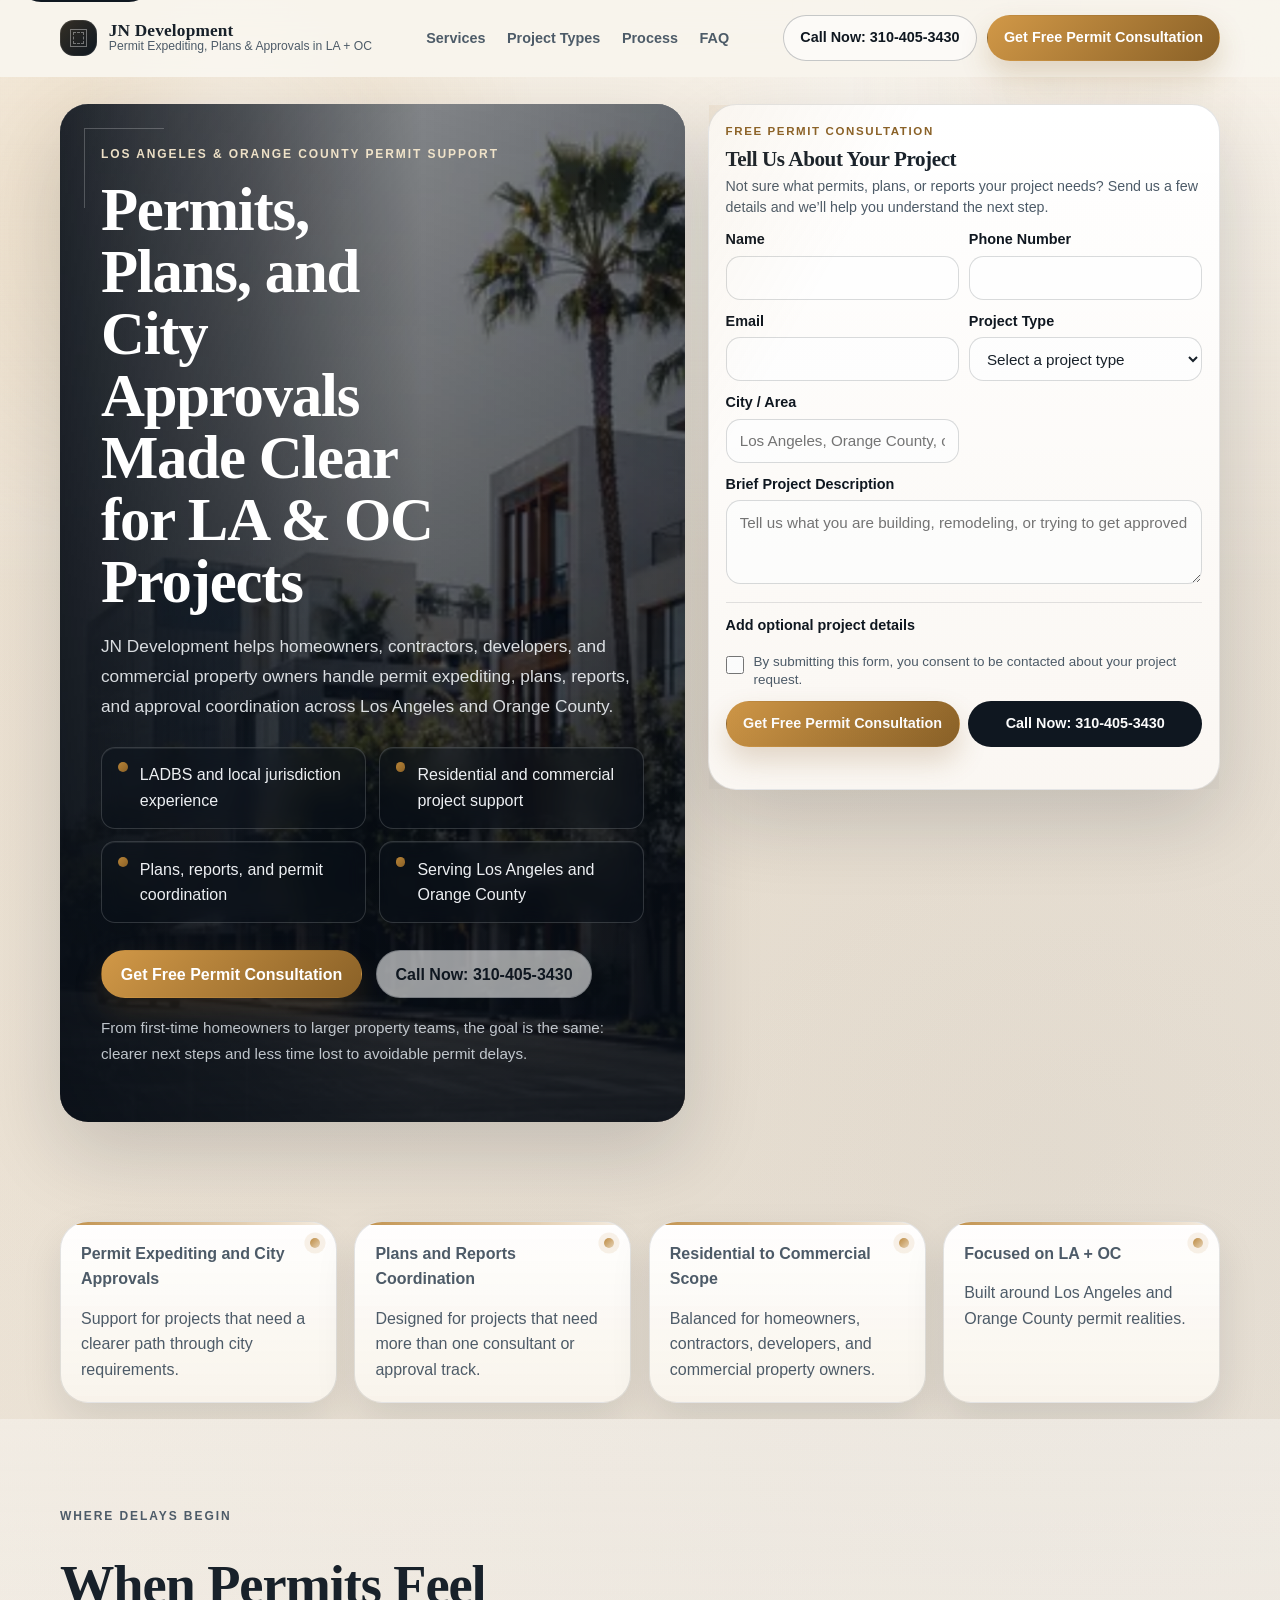
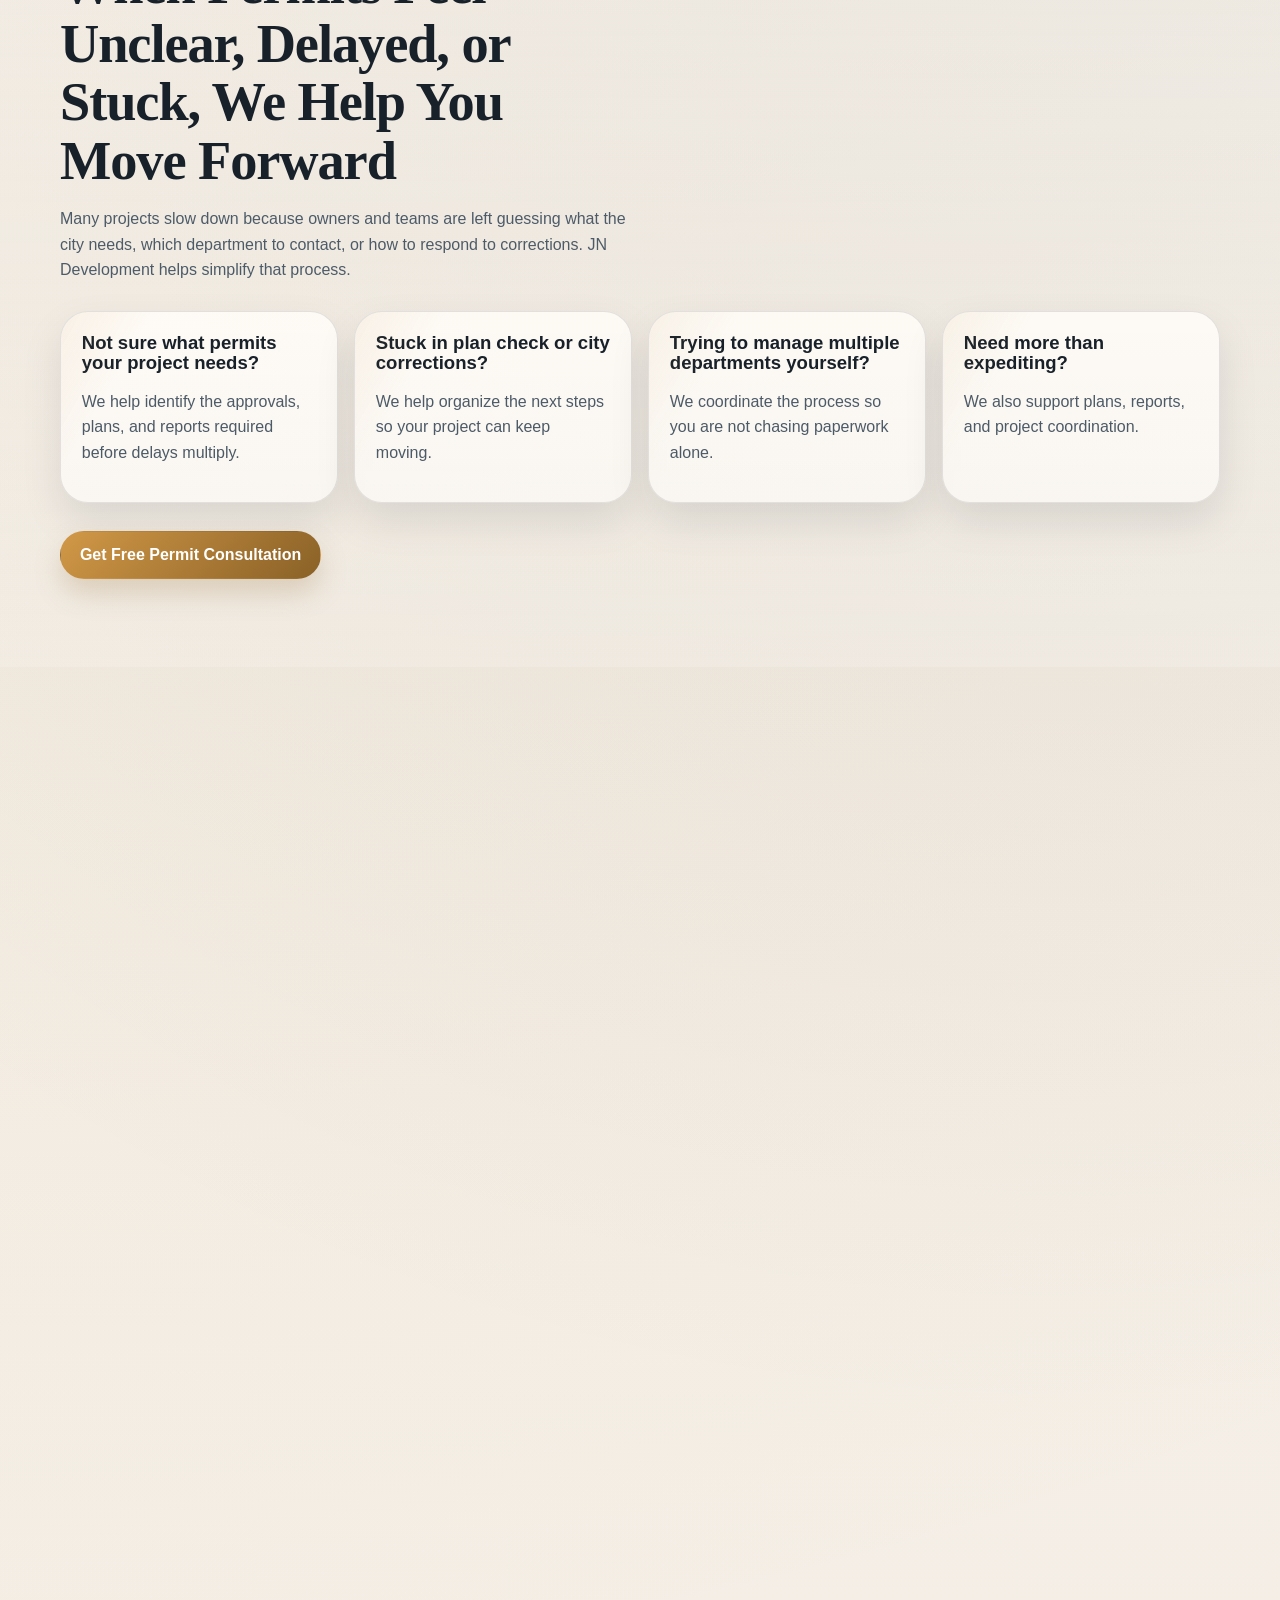
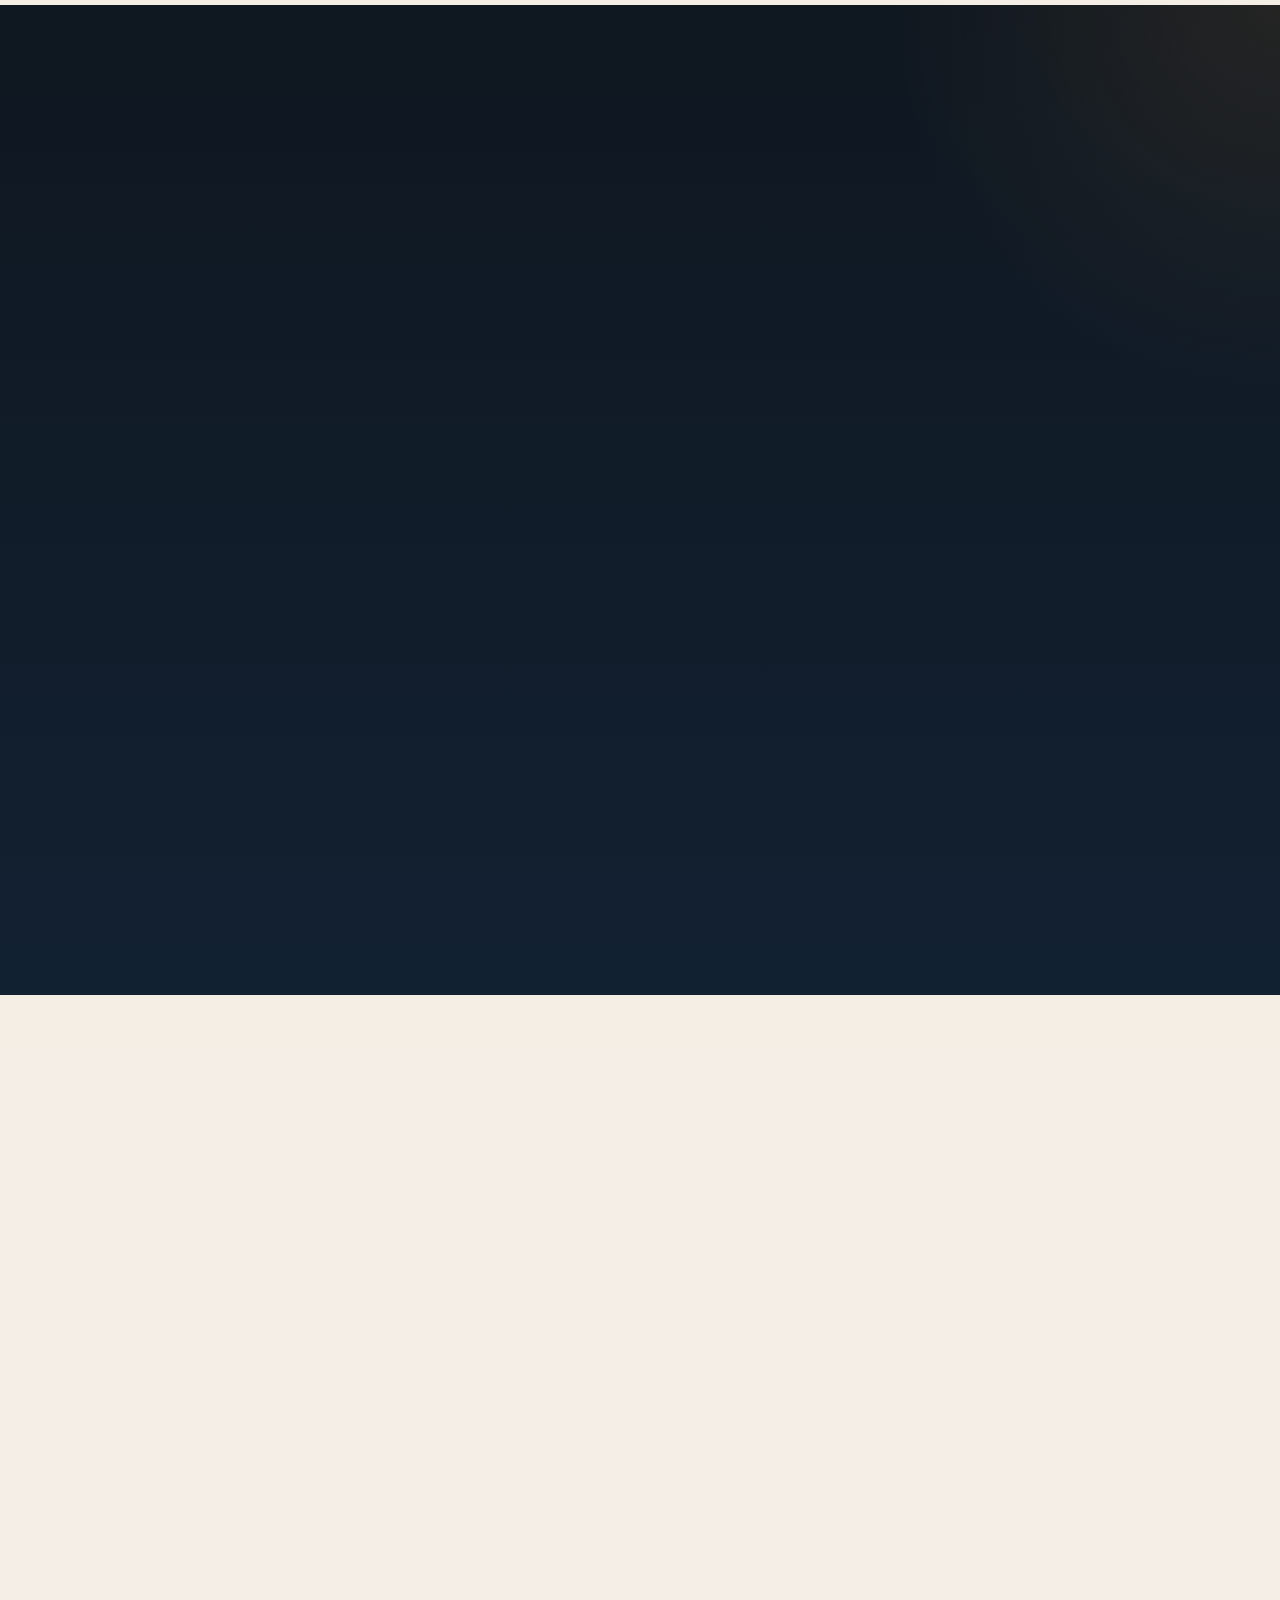
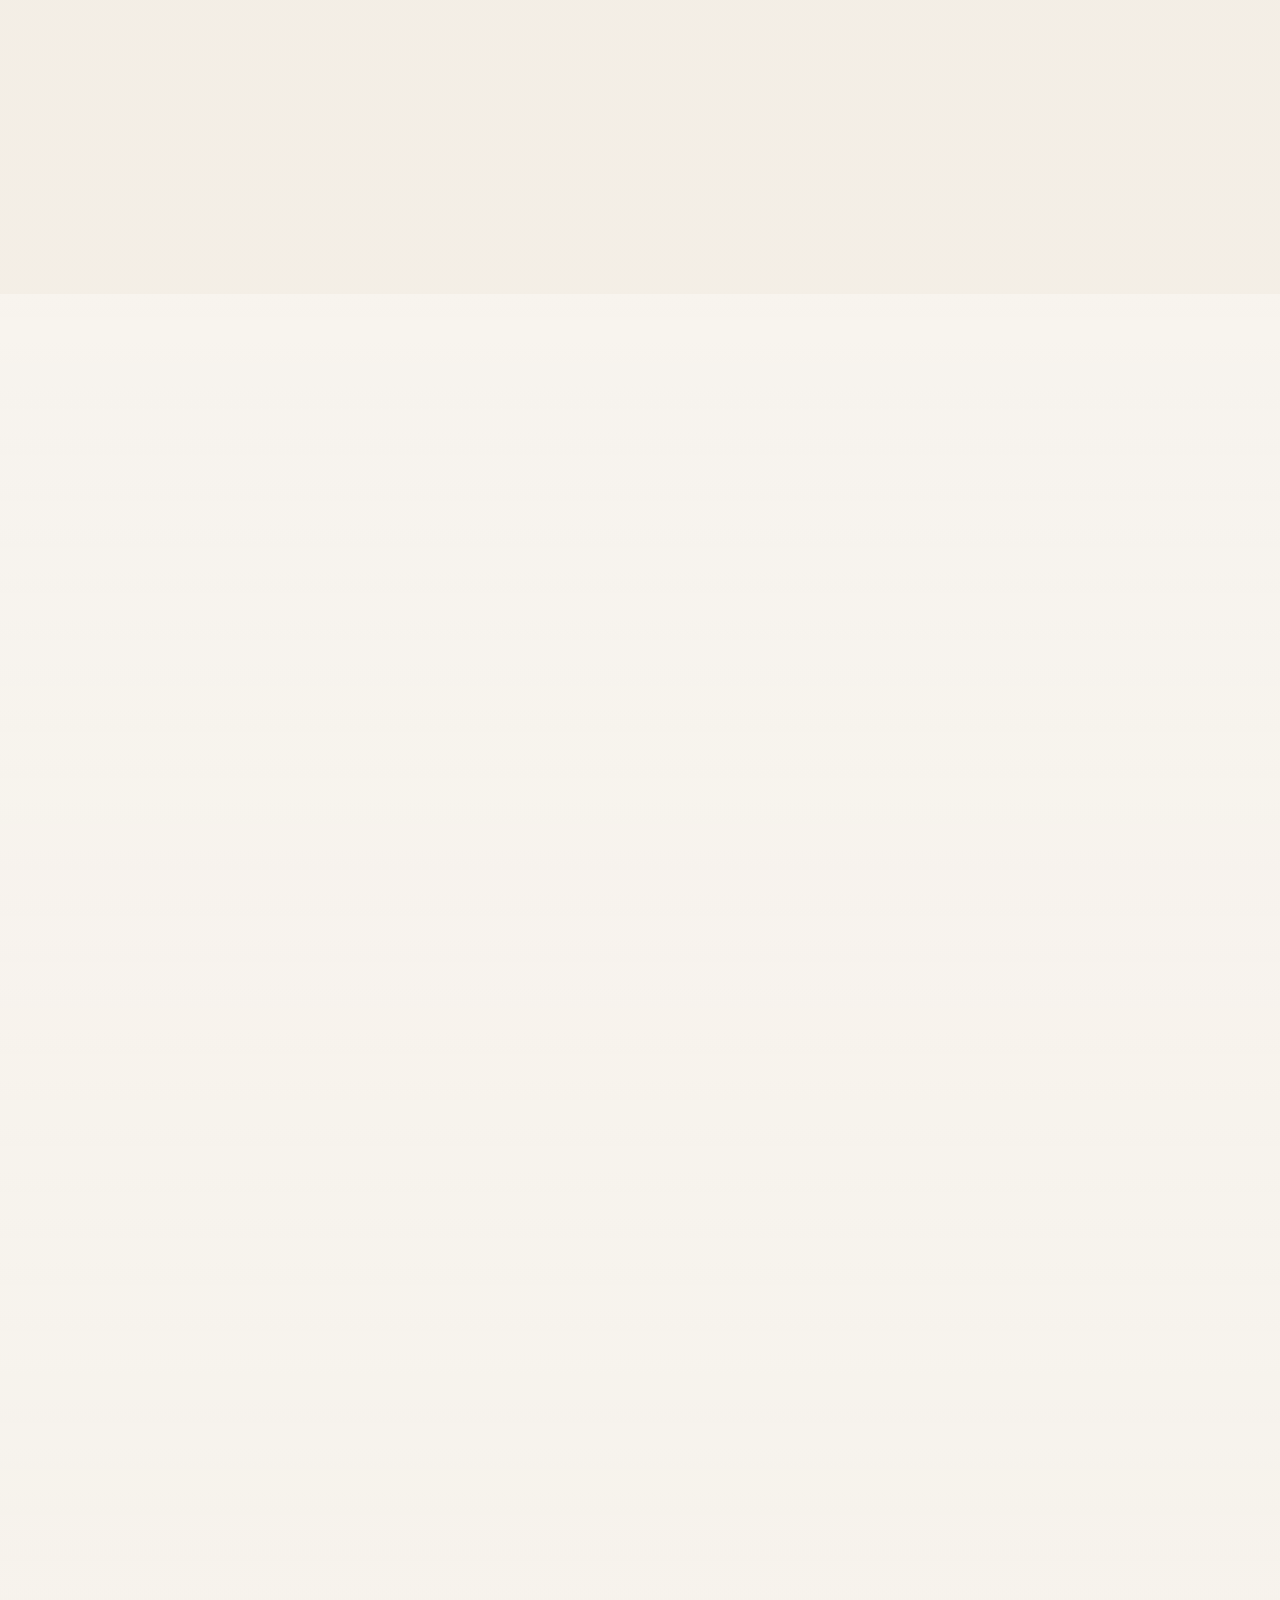
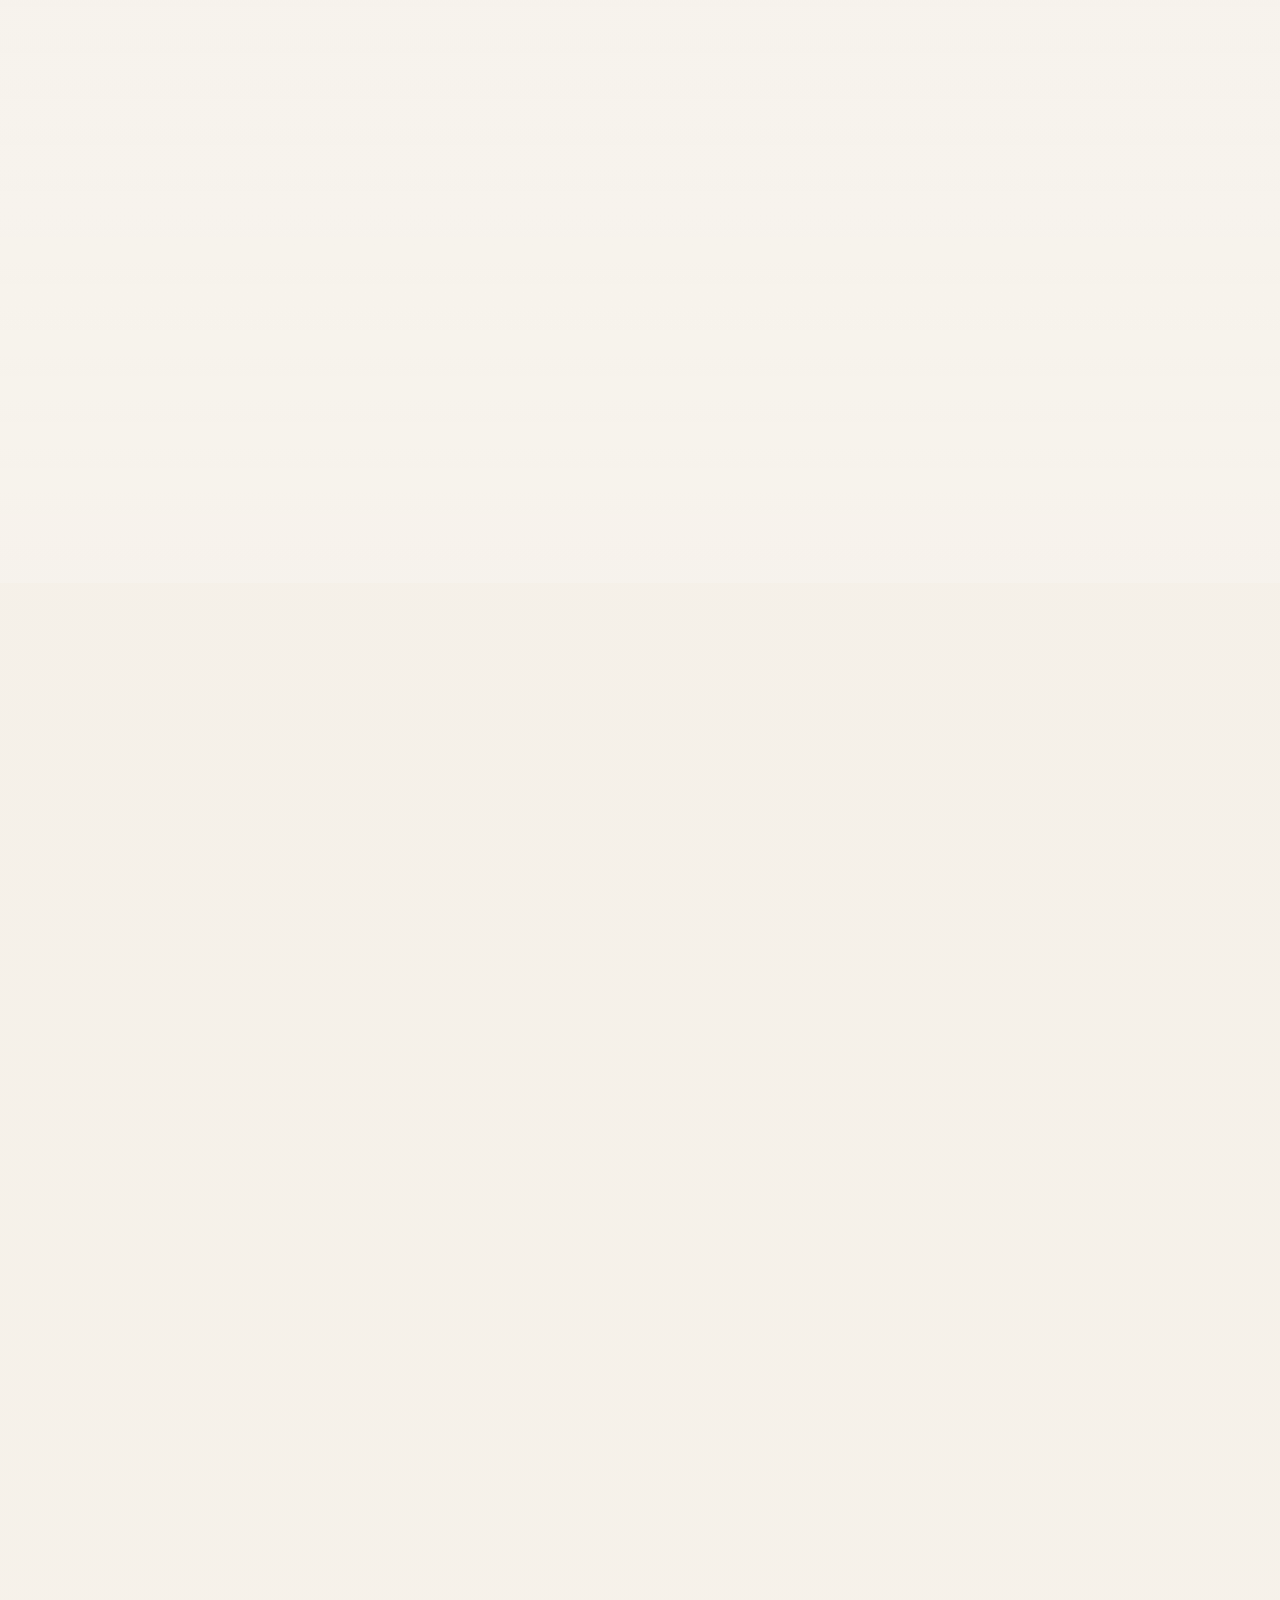
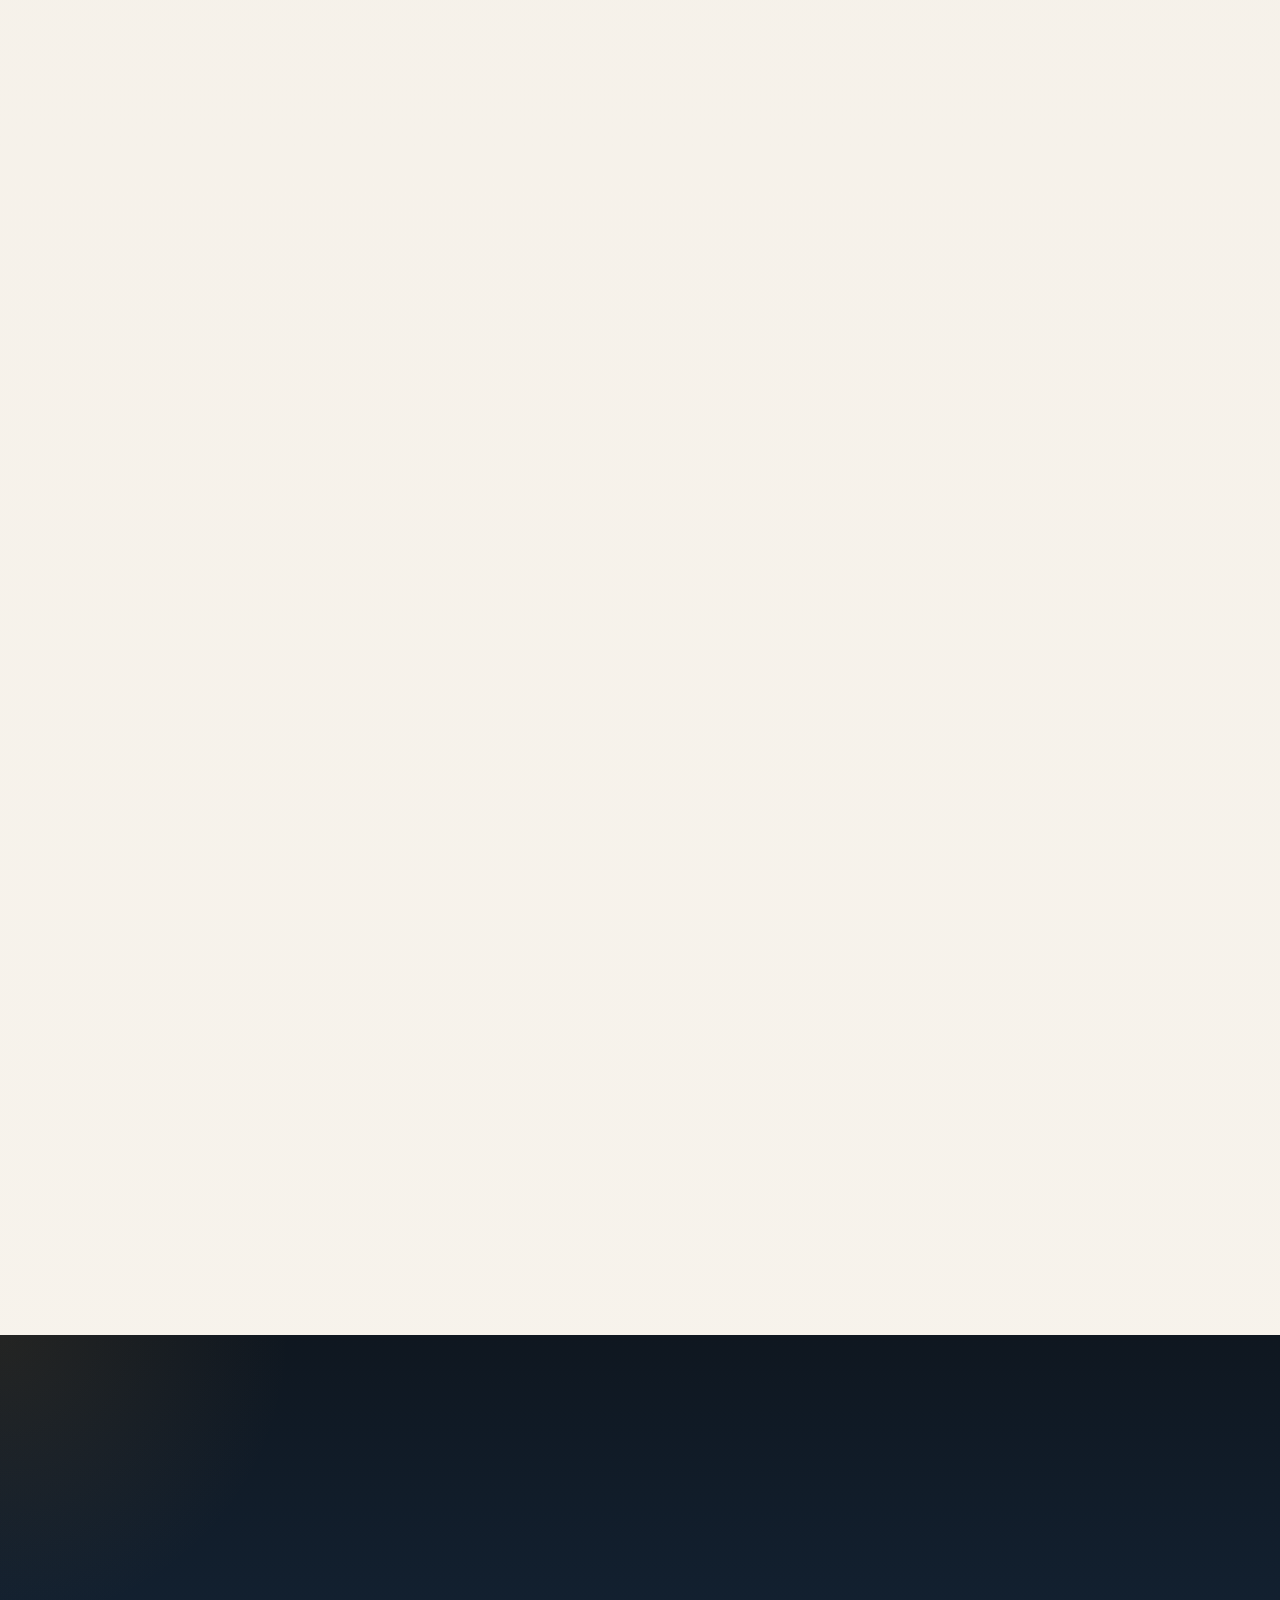
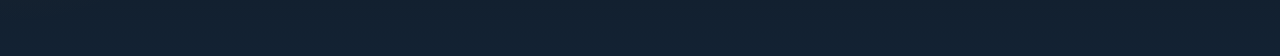
==== index.html @ 499eeb12 "Initial commit" ====
<!doctype html>
<html lang="en">
  <head>
    <meta charset="UTF-8" />
    <meta name="viewport" content="width=device-width, initial-scale=1.0" />
    <title>Permits, Plans &amp; City Approvals for LA &amp; OC Projects | JN Development</title>
    <meta
      name="description"
      content="Get professional permit expediting, plans, reports, and project approval support for ADUs, remodels, commercial, and multi-family projects across LA &amp; OC. Request a free consultation."
    />
    <meta name="theme-color" content="#0f1720" />
    <link rel="preload" href="./styles.css" as="style" />
    <link rel="stylesheet" href="./styles.css" />
    <link
      rel="preload"
      as="image"
      href="./assets/hero-laoc-architecture-1600.webp"
      imagesrcset="./assets/hero-laoc-architecture-768.webp 768w, ./assets/hero-laoc-architecture-1024.webp 1024w, ./assets/hero-laoc-architecture-1600.webp 1600w"
      imagesizes="(max-width: 979px) 100vw, 48vw"
      type="image/webp"
    />
    <script type="application/ld+json">
      {
        "@context": "https://schema.org",
        "@graph": [
          {
            "@type": "LocalBusiness",
            "name": "JN Development",
            "telephone": "310-405-3430",
            "areaServed": ["Los Angeles", "Orange County"],
            "description": "Permit expediting, plans, reports, and project approval support for residential, multi-family, and commercial projects."
          },
          {
            "@type": "Service",
            "serviceType": "Permit Expediting",
            "provider": {
              "@type": "LocalBusiness",
              "name": "JN Development",
              "telephone": "310-405-3430"
            },
            "areaServed": ["Los Angeles", "Orange County"]
          },
          {
            "@type": "FAQPage",
            "mainEntity": [
              {
                "@type": "Question",
                "name": "What kind of projects do you help with?",
                "acceptedAnswer": {
                  "@type": "Answer",
                  "text": "JN Development supports ADUs, remodels, duplexes, apartment buildings, commercial buildings, and tract map-related projects."
                }
              },
              {
                "@type": "Question",
                "name": "Can you help if I am not sure what permits I need?",
                "acceptedAnswer": {
                  "@type": "Answer",
                  "text": "Yes. The consultation helps clarify what approvals, plans, and reports may apply to your project."
                }
              },
              {
                "@type": "Question",
                "name": "Do you only handle permit expediting?",
                "acceptedAnswer": {
                  "@type": "Answer",
                  "text": "No. JN Development can also help coordinate plans, reports, and project or construction support."
                }
              },
              {
                "@type": "Question",
                "name": "Can you help with projects already in plan check?",
                "acceptedAnswer": {
                  "@type": "Answer",
                  "text": "Yes. If your project is already submitted or facing corrections, the consultation can help clarify the next step."
                }
              },
              {
                "@type": "Question",
                "name": "Do you work on residential and commercial projects?",
                "acceptedAnswer": {
                  "@type": "Answer",
                  "text": "Yes. JN Development supports homeowners, contractors, developers, and commercial property owners."
                }
              },
              {
                "@type": "Question",
                "name": "How do I get started?",
                "acceptedAnswer": {
                  "@type": "Answer",
                  "text": "Use the consultation form or call 310-405-3430 to discuss your project."
                }
              }
            ]
          }
        ]
      }
    </script>
  </head>
  <body>
    <a class="skip-link" href="#main-content">Skip to content</a>

    <header class="site-header" id="top">
      <div class="shell header-inner">
        <a class="brand" href="#top" aria-label="JN Development home">
          <span class="brand-mark" aria-hidden="true"></span>
          <span class="brand-copy">
            <span class="brand-name">JN Development</span>
            <span class="brand-tag">Permit Expediting, Plans &amp; Approvals in LA + OC</span>
          </span>
        </a>

        <nav class="site-nav" aria-label="Primary">
          <a href="#services">Services</a>
          <a href="#project-types">Project Types</a>
          <a href="#process">Process</a>
          <a href="#faq">FAQ</a>
        </nav>

        <div class="header-actions">
          <a class="button button-ghost" href="tel:3104053430">Call Now: 310-405-3430</a>
          <a class="button button-primary" href="#consultation">Get Free Permit Consultation</a>
        </div>
      </div>
    </header>

    <main id="main-content">
      <section class="hero">
        <div class="hero-grid shell">
          <div class="hero-copy reveal">
            <figure class="hero-copy-media hero-parallax" aria-hidden="true">
              <picture>
                <source
                  type="image/webp"
                  srcset="./assets/hero-laoc-architecture-768.webp 768w, ./assets/hero-laoc-architecture-1024.webp 1024w, ./assets/hero-laoc-architecture-1600.webp 1600w"
                  sizes="(max-width: 979px) 100vw, 48vw"
                />
                <img
                  src="./assets/hero-laoc-architecture.jpg"
                  alt=""
                  width="1680"
                  height="945"
                  loading="eager"
                  fetchpriority="high"
                  decoding="async"
                />
              </picture>
            </figure>

            <p class="eyebrow">Los Angeles &amp; Orange County Permit Support</p>
            <h1>Permits, Plans, and City Approvals Made Clear for LA &amp; OC Projects</h1>
            <p class="hero-intro">
              JN Development helps homeowners, contractors, developers, and commercial property owners handle permit
              expediting, plans, reports, and approval coordination across Los Angeles and Orange County.
            </p>

            <ul class="hero-points" aria-label="Key credibility points">
              <li>LADBS and local jurisdiction experience</li>
              <li>Residential and commercial project support</li>
              <li>Plans, reports, and permit coordination</li>
              <li>Serving Los Angeles and Orange County</li>
            </ul>

            <div class="hero-actions">
              <a class="button button-primary" href="#consultation">Get Free Permit Consultation</a>
              <a class="button button-ghost" href="tel:3104053430">Call Now: 310-405-3430</a>
            </div>

            <p class="hero-note">From first-time homeowners to larger property teams, the goal is the same: clearer next steps and less time lost to avoidable permit delays.</p>
          </div>

          <aside class="hero-form reveal" id="consultation">
            <div class="form-card">
              <p class="form-kicker">Free Permit Consultation</p>
              <h2>Tell Us About Your Project</h2>
              <p class="form-intro">
                Not sure what permits, plans, or reports your project needs? Send us a few details and we&rsquo;ll help
                you understand the next step.
              </p>

              <form class="lead-form" id="lead-form" novalidate>
                <div class="field-grid">
                  <label>
                    <span>Name</span>
                    <input id="name" name="name" type="text" autocomplete="name" required />
                  </label>

                  <label>
                    <span>Phone Number</span>
                    <input id="phone" name="phone" type="tel" autocomplete="tel" inputmode="tel" required />
                  </label>

                  <label>
                    <span>Email</span>
                    <input id="email" name="email" type="email" autocomplete="email" required />
                  </label>

                  <label>
                    <span>Project Type</span>
                    <select id="project-type" name="projectType" required>
                      <option value="">Select a project type</option>
                      <option>ADU</option>
                      <option>Remodel</option>
                      <option>Duplex</option>
                      <option>Apartment Buildings</option>
                      <option>Commercial Buildings</option>
                      <option>Tract Map</option>
                      <option>Other</option>
                    </select>
                  </label>

                  <label>
                    <span>City / Area</span>
                    <input
                      id="city-area"
                      name="cityArea"
                      type="text"
                      autocomplete="address-level2"
                      placeholder="Los Angeles, Orange County, or project location"
                      required
                    />
                  </label>

                  <label class="field-full">
                    <span>Brief Project Description</span>
                    <textarea
                      id="project-description"
                      name="projectDescription"
                      rows="3"
                      placeholder="Tell us what you are building, remodeling, or trying to get approved"
                      required
                    ></textarea>
                  </label>
                </div>

                <details class="form-optional">
                  <summary>Add optional project details</summary>
                  <div class="field-grid optional-grid">
                    <label>
                      <span>Timeline</span>
                      <input id="timeline" name="timeline" type="text" placeholder="As soon as possible, 30 days, 3 months..." />
                    </label>

                    <label>
                      <span>Already submitted to the city?</span>
                      <select id="submitted" name="submitted">
                        <option value="">Select one</option>
                        <option>Yes</option>
                        <option>No</option>
                        <option>Not sure</option>
                      </select>
                    </label>

                    <label>
                      <span>Preferred contact method</span>
                      <select id="contact-method" name="contactMethod">
                        <option value="">Select one</option>
                        <option>Phone</option>
                        <option>Email</option>
                        <option>Either is fine</option>
                      </select>
                    </label>
                  </div>
                </details>

                <label class="consent">
                  <input id="consent" name="consent" type="checkbox" required />
                  <span>By submitting this form, you consent to be contacted about your project request.</span>
                </label>

                <div class="form-actions">
                  <button class="button button-primary button-block" type="submit">Get Free Permit Consultation</button>
                  <a class="button button-secondary button-block" href="tel:3104053430">Call Now: 310-405-3430</a>
                </div>

                <p class="form-status" id="form-status" role="status" aria-live="polite"></p>
              </form>
            </div>
          </aside>
        </div>
      </section>

      <section class="trust-strip" aria-label="Credibility highlights">
        <div class="shell trust-grid">
          <article class="trust-item reveal">
            <p class="trust-title">Permit Expediting and City Approvals</p>
            <p>Support for projects that need a clearer path through city requirements.</p>
          </article>
          <article class="trust-item reveal">
            <p class="trust-title">Plans and Reports Coordination</p>
            <p>Designed for projects that need more than one consultant or approval track.</p>
          </article>
          <article class="trust-item reveal">
            <p class="trust-title">Residential to Commercial Scope</p>
            <p>Balanced for homeowners, contractors, developers, and commercial property owners.</p>
          </article>
          <article class="trust-item reveal">
            <p class="trust-title">Focused on LA + OC</p>
            <p>Built around Los Angeles and Orange County permit realities.</p>
          </article>
        </div>
      </section>

      <section class="section section-light" id="pain-points">
        <div class="shell section-stack">
          <div class="section-heading reveal">
            <p class="eyebrow">Where Delays Begin</p>
            <h2>When Permits Feel Unclear, Delayed, or Stuck, We Help You Move Forward</h2>
            <p>
              Many projects slow down because owners and teams are left guessing what the city needs, which department
              to contact, or how to respond to corrections. JN Development helps simplify that process.
            </p>
          </div>

          <div class="card-grid four-up">
            <article class="info-card reveal">
              <h3>Not sure what permits your project needs?</h3>
              <p>We help identify the approvals, plans, and reports required before delays multiply.</p>
            </article>
            <article class="info-card reveal">
              <h3>Stuck in plan check or city corrections?</h3>
              <p>We help organize the next steps so your project can keep moving.</p>
            </article>
            <article class="info-card reveal">
              <h3>Trying to manage multiple departments yourself?</h3>
              <p>We coordinate the process so you are not chasing paperwork alone.</p>
            </article>
            <article class="info-card reveal">
              <h3>Need more than expediting?</h3>
              <p>We also support plans, reports, and project coordination.</p>
            </article>
          </div>

          <div class="section-cta reveal">
            <a class="button button-primary" href="#consultation">Get Free Permit Consultation</a>
          </div>
        </div>
      </section>

      <section class="section" id="services">
        <div class="shell section-stack">
          <div class="section-heading reveal">
            <p class="eyebrow">Core Services</p>
            <h2>Permit, Plan, and Approval Support Under One Roof</h2>
            <p>
              Whether you are starting an ADU, remodeling a home, managing a commercial property, or moving a larger
              development forward, JN Development supports the approval process from multiple angles.
            </p>
          </div>

          <div class="card-grid three-up">
            <article class="service-card reveal">
              <p class="card-kicker">Permit Expediting &amp; City Approvals</p>
              <h3>Coordinate submissions, corrections, and local review requirements.</h3>
              <ul>
                <li>City Permit Expediting</li>
                <li>Permit Management</li>
                <li>Code Enforcement</li>
                <li>LA Planning, LA Housing, Density Bonus, Entitlements, Subdivision</li>
                <li>M.E.P. Permits</li>
              </ul>
            </article>

            <article class="service-card reveal">
              <p class="card-kicker">Plans &amp; Reports</p>
              <h3>Support for the documentation that keeps approvals moving.</h3>
              <ul>
                <li>Architectural and Structural Plans</li>
                <li>Civil, Grading &amp; Shoring Plans</li>
                <li>M.E.P. and Landscape Plans</li>
                <li>Survey and Title 24</li>
                <li>Soils, Geotechnical, and Tree Reports</li>
              </ul>
            </article>

            <article class="service-card reveal">
              <p class="card-kicker">Project &amp; Construction Support</p>
              <h3>Additional coordination when the project extends beyond paperwork.</h3>
              <ul>
                <li>Project Management</li>
                <li>Construction Management</li>
                <li>Property Management</li>
                <li>Temporary Power</li>
              </ul>
            </article>
          </div>

          <div class="section-cta reveal">
            <a class="button button-primary" href="#consultation">Get Free Permit Consultation</a>
          </div>
        </div>
      </section>

      <section class="section section-dark" id="project-types">
        <div class="shell section-stack">
          <div class="section-heading reveal">
            <p class="eyebrow">Project Types</p>
            <h2>Built to Support ADUs, Remodels, Multi-Family, and Commercial Projects</h2>
            <p>
              The message stays balanced for homeowners, contractors, developers, and commercial property owners, while
              giving slightly more urgency to ADU and remodel visitors who often need immediate clarity.
            </p>
          </div>

          <div class="card-grid three-up">
            <article class="project-card reveal">
              <h3>ADU</h3>
              <p>Get help understanding permits, plans, and submission steps before delays begin.</p>
            </article>
            <article class="project-card reveal">
              <h3>Remodel</h3>
              <p>Move renovation approvals forward with clearer coordination and fewer unknowns.</p>
            </article>
            <article class="project-card reveal">
              <h3>Duplex</h3>
              <p>Support for residential permit and documentation requirements.</p>
            </article>
            <article class="project-card reveal">
              <h3>Apartment Buildings</h3>
              <p>Help navigating larger multi-family approvals and related paperwork.</p>
            </article>
            <article class="project-card reveal">
              <h3>Commercial Buildings</h3>
              <p>Permit and coordination support for commercial properties and tenant improvements.</p>
            </article>
            <article class="project-card reveal">
              <h3>Tract Map</h3>
              <p>Guidance for more complex development-related approval paths.</p>
            </article>
          </div>

          <div class="section-cta reveal">
            <a class="button button-secondary" href="#consultation">Start My Permit Process</a>
          </div>
        </div>
      </section>

      <section class="section" id="process">
        <div class="shell section-stack">
          <div class="section-heading reveal">
            <p class="eyebrow">Process</p>
            <h2>A Clear Process From Project Review to City Approval Support</h2>
            <p>
              The goal is to replace guesswork with a more structured path so you understand what your project likely
              needs and how to move forward.
            </p>
          </div>

          <div class="process-grid">
            <article class="process-step reveal">
              <span class="step-number">01</span>
              <h3>Tell Us About Your Project</h3>
              <p>Share your project type, location, and where you are in the process.</p>
            </article>
            <article class="process-step reveal">
              <span class="step-number">02</span>
              <h3>We Identify What You Need</h3>
              <p>We review the likely permits, plans, reports, and approval path involved.</p>
            </article>
            <article class="process-step reveal">
              <span class="step-number">03</span>
              <h3>We Help Coordinate the Next Steps</h3>
              <p>From submittals to corrections, we help organize the process more clearly.</p>
            </article>
            <article class="process-step reveal">
              <span class="step-number">04</span>
              <h3>You Move Forward With More Confidence</h3>
              <p>Instead of guessing, you get a more structured path for approvals.</p>
            </article>
          </div>

          <div class="section-cta reveal">
            <a class="button button-secondary" href="#consultation">Start My Permit Process</a>
          </div>
        </div>
      </section>

      <section class="section section-light" id="why-jn">
        <div class="shell section-stack">
          <div class="section-heading reveal">
            <p class="eyebrow">Why JN Development</p>
            <h2>Why Clients Turn to JN Development for Permit and Approval Help</h2>
            <p>
              The value is not just moving paperwork. It is helping you avoid confusion, coordinate requirements, and
              keep a wider project moving with more clarity.
            </p>
          </div>

          <div class="why-layout">
            <figure class="people-visual reveal" role="img" aria-label="Professional team reviewing construction plans and project documents together">
              <picture>
                <source
                  media="(max-width: 719px)"
                  type="image/webp"
                  srcset="./assets/human-plan-consultation-mobile.webp"
                />
                <source
                  media="(max-width: 719px)"
                  srcset="./assets/human-plan-consultation-mobile.jpg"
                />
                <source
                  type="image/webp"
                  srcset="./assets/human-plan-consultation-800.webp 800w, ./assets/human-plan-consultation-1200.webp 1200w"
                  sizes="(max-width: 719px) 100vw, (max-width: 979px) 92vw, 420px"
                />
                <img
                  src="./assets/human-plan-consultation.jpg"
                  alt="Consultant and client reviewing architectural plans together in a bright professional office"
                  width="1680"
                  height="945"
                  loading="lazy"
                  decoding="async"
                />
              </picture>
              <figcaption>
                A more coordinated process starts with clear conversations, organized documents, and a local understanding of approvals.
              </figcaption>
            </figure>

            <div class="card-grid two-up">
              <article class="info-card reveal">
                <h3>Local permit experience matters</h3>
                <p>Knowledge of LADBS and local jurisdictions helps reduce confusion early.</p>
              </article>
              <article class="info-card reveal">
                <h3>More than expediting</h3>
                <p>Projects often need plans, reports, and coordination, not just a permit runner.</p>
              </article>
              <article class="info-card reveal">
                <h3>Balanced for different project types</h3>
                <p>Support is relevant for homeowners, contractors, developers, and commercial property owners.</p>
              </article>
              <article class="info-card reveal">
                <h3>Clearer communication</h3>
                <p>The goal is to reduce guesswork, delays, and missed steps.</p>
              </article>
            </div>
          </div>

          <div class="section-cta reveal">
            <a class="button button-primary" href="#consultation">Get Free Permit Consultation</a>
          </div>
        </div>
      </section>

      <section class="section section-spotlight" id="service-area">
        <div class="shell spotlight-grid">
          <div class="section-heading reveal">
            <p class="eyebrow">Service Area</p>
            <h2>Serving Los Angeles and Orange County Projects</h2>
            <p>
              JN Development supports permit-related projects across Los Angeles and Orange County, with relevant
              experience around LADBS, LA Planning, LA Housing, and local jurisdiction workflows.
            </p>
            <p>
              If your project needs help with permits, plans, reports, or approval coordination, this is where to
              start.
            </p>
            <div class="hero-actions">
              <a class="button button-primary" href="#consultation">Get Free Permit Consultation</a>
              <a class="button button-ghost" href="tel:3104053430">Call Now: 310-405-3430</a>
            </div>
          </div>
          <div class="spotlight-panel reveal" aria-hidden="true">
            <div class="area-map-card">
              <span>LA + OC</span>
              <div class="area-map-grid"></div>
              <div class="area-route area-route-la"></div>
              <div class="area-route area-route-oc"></div>
              <div class="area-pin area-pin-la"></div>
              <div class="area-pin area-pin-oc"></div>
              <p>Permit expediting, plans, reports, and project support designed for local approval workflows.</p>
            </div>
          </div>
        </div>
      </section>

      <section class="section" id="faq">
        <div class="shell section-stack">
          <div class="section-heading reveal">
            <p class="eyebrow">FAQ</p>
            <h2>Frequently Asked Questions</h2>
          </div>

          <div class="faq-list">
            <details class="faq-item reveal">
              <summary>What kind of projects do you help with?</summary>
              <p>JN Development supports ADUs, remodels, duplexes, apartment buildings, commercial buildings, and tract map-related projects.</p>
            </details>
            <details class="faq-item reveal">
              <summary>Can you help if I am not sure what permits I need?</summary>
              <p>Yes. One of the first goals is helping clarify what approvals, plans, and reports may apply to your project.</p>
            </details>
            <details class="faq-item reveal">
              <summary>Do you only handle permit expediting?</summary>
              <p>No. Support can also include plans, reports, and project or construction coordination.</p>
            </details>
            <details class="faq-item reveal">
              <summary>Can you help with projects already in plan check?</summary>
              <p>Yes. If your project is already submitted or facing corrections, the consultation can help clarify next steps.</p>
            </details>
            <details class="faq-item reveal">
              <summary>Do you work on residential and commercial projects?</summary>
              <p>Yes. The scope includes homeowners, contractors, developers, and commercial property owners.</p>
            </details>
            <details class="faq-item reveal">
              <summary>How do I get started?</summary>
              <p>Use the consultation form or call 310-405-3430 to discuss your project.</p>
            </details>
          </div>

          <div class="section-cta reveal">
            <a class="button button-primary" href="#consultation">Get Free Permit Consultation</a>
          </div>
        </div>
      </section>

      <section class="section final-cta">
        <div class="shell final-cta-inner reveal">
          <p class="eyebrow">Ready to Talk?</p>
          <h2>Get Clarity on Your Permit Process Before Delays Cost You More Time</h2>
          <p>
            If you are planning an ADU, remodel, multi-family, or commercial project in Los Angeles or Orange County,
            start with a conversation about what your project needs and what the next step should be.
          </p>
          <div class="hero-actions">
            <a class="button button-primary" href="#consultation">Get Free Permit Consultation</a>
            <a class="button button-ghost" href="tel:3104053430">Call Now: 310-405-3430</a>
          </div>
        </div>
      </section>
    </main>

    <footer class="site-footer">
      <div class="shell footer-grid">
        <div class="footer-brand">
          <p class="footer-title">JN Development</p>
          <p class="footer-copy">Permit expediting, plans, reports, and approval coordination for Los Angeles and Orange County projects.</p>
        </div>

        <div class="footer-links">
          <p class="footer-heading">Navigate</p>
          <a href="#services">Services</a>
          <a href="#project-types">Project Types</a>
          <a href="#process">Process</a>
          <a href="#faq">FAQ</a>
        </div>

        <div class="footer-contact">
          <p class="footer-heading">Contact</p>
          <a class="footer-phone" href="tel:3104053430">Phone: 310-405-3430</a>
          <p class="footer-area">Service Area: Los Angeles &amp; Orange County</p>
          <a class="button button-primary footer-button" href="#consultation">Get Free Permit Consultation</a>
        </div>
      </div>

      <div class="shell footer-meta">
        <p>Information submitted through this form is used to respond to your project request.</p>
        <p>&copy; 2026 JN Development. All rights reserved.</p>
      </div>
    </footer>

    <div class="mobile-cta-bar" aria-label="Mobile quick actions">
      <a class="button button-primary" href="#consultation">Get Free Permit Consultation</a>
      <a class="button button-secondary" href="tel:3104053430">Call Now: 310-405-3430</a>
    </div>

    <script src="./script.js"></script>
  </body>
</html>
---- styles.css ----
:root {
  --bg: #f5f0e7;
  --bg-soft: #fbf8f2;
  --surface: rgba(255, 252, 247, 0.88);
  --surface-strong: #fffdf9;
  --ink: #18212a;
  --ink-soft: #4d5b68;
  --line: rgba(24, 33, 42, 0.12);
  --line-strong: rgba(24, 33, 42, 0.24);
  --navy: #0f1720;
  --navy-soft: #142332;
  --accent: #b98437;
  --accent-deep: #8a6127;
  --accent-wash: rgba(185, 132, 55, 0.12);
  --success: #1d6a4e;
  --shadow-lg: 0 24px 70px rgba(10, 20, 28, 0.14);
  --shadow-md: 0 18px 40px rgba(10, 20, 28, 0.1);
  --shadow-hero: 0 30px 80px rgba(11, 18, 28, 0.16);
  --radius-lg: 28px;
  --radius-md: 20px;
  --radius-sm: 14px;
  --shell: min(1160px, calc(100vw - 2rem));
  --header-height: 4.75rem;
  --ease: 240ms ease;
  --font-display: "Iowan Old Style", "Palatino Linotype", "Book Antiqua", "URW Palladio L", serif;
  --font-body: "Avenir Next", "Segoe UI", "Helvetica Neue", sans-serif;
}

*,
*::before,
*::after {
  box-sizing: border-box;
}

html {
  scroll-behavior: smooth;
}

section,
[id="consultation"] {
  scroll-margin-top: calc(var(--header-height) + 1rem);
}

body {
  margin: 0;
  font-family: var(--font-body);
  color: var(--ink);
  background:
    radial-gradient(circle at top left, rgba(185, 132, 55, 0.16), transparent 34%),
    radial-gradient(circle at 82% 12%, rgba(15, 23, 32, 0.08), transparent 22%),
    linear-gradient(180deg, #fbf7f1 0%, #f3ede4 38%, #f7f3ec 100%);
  line-height: 1.6;
  text-rendering: optimizeLegibility;
}

body::before {
  content: "";
  position: fixed;
  inset: 0;
  pointer-events: none;
  background-image:
    linear-gradient(rgba(15, 23, 32, 0.04) 1px, transparent 1px),
    linear-gradient(90deg, rgba(15, 23, 32, 0.04) 1px, transparent 1px);
  background-size: 72px 72px;
  mask-image: linear-gradient(180deg, rgba(0, 0, 0, 0.7), transparent 82%);
  opacity: 0.3;
  animation: gridFloat 24s linear infinite;
}

body::after {
  content: "";
  position: fixed;
  inset: 0;
  pointer-events: none;
  background:
    radial-gradient(circle at 18% 14%, rgba(255, 255, 255, 0.6), transparent 12%),
    radial-gradient(circle at 82% 9%, rgba(185, 132, 55, 0.08), transparent 16%);
  opacity: 0.7;
}

img {
  max-width: 100%;
  display: block;
}

a {
  color: inherit;
  text-decoration: none;
}

button,
input,
select,
textarea {
  font: inherit;
}

button,
.button {
  cursor: pointer;
}

.skip-link {
  position: absolute;
  left: 1rem;
  top: -3rem;
  padding: 0.75rem 1rem;
  border-radius: 999px;
  background: var(--navy);
  color: #fff;
  z-index: 100;
}

.skip-link:focus {
  top: 1rem;
}

.shell {
  width: var(--shell);
  margin: 0 auto;
}

.site-header {
  position: sticky;
  top: 0;
  z-index: 30;
  backdrop-filter: blur(18px);
  background: rgba(251, 248, 242, 0.82);
  border-bottom: 1px solid transparent;
  transition: border-color var(--ease), box-shadow var(--ease), background var(--ease);
}

.site-header.is-scrolled {
  border-color: var(--line);
  box-shadow: 0 12px 28px rgba(10, 20, 28, 0.08);
  background: rgba(251, 248, 242, 0.94);
}

.header-inner {
  min-height: var(--header-height);
  display: grid;
  grid-template-columns: 1fr;
  gap: 0.85rem;
  align-items: center;
  padding: 0.8rem 0;
}

.brand {
  display: inline-flex;
  align-items: center;
  gap: 0.75rem;
  min-width: 0;
}

.brand-mark {
  width: 2.3rem;
  height: 2.3rem;
  border-radius: 14px;
  background:
    linear-gradient(135deg, rgba(185, 132, 55, 0.22), rgba(15, 23, 32, 0.9)),
    var(--navy);
  position: relative;
  box-shadow: inset 0 0 0 1px rgba(255, 255, 255, 0.08);
}

.brand-mark::before,
.brand-mark::after {
  content: "";
  position: absolute;
  inset: 0.6rem;
  border: 1px solid rgba(255, 255, 255, 0.38);
}

.brand-mark::after {
  inset: 0.8rem;
  border-style: dashed;
}

.brand-copy {
  display: flex;
  flex-direction: column;
  min-width: 0;
}

.brand-name {
  font-family: var(--font-display);
  font-size: 1.08rem;
  font-weight: 700;
  letter-spacing: 0.01em;
  line-height: 1;
}

.brand-tag {
  color: var(--ink-soft);
  font-size: 0.76rem;
  line-height: 1.2;
}

.site-nav {
  display: none;
  flex-wrap: nowrap;
  gap: 1.35rem;
  align-items: center;
  justify-content: center;
  color: var(--ink-soft);
  font-size: 0.9rem;
  line-height: 1;
  min-height: 100%;
}

.site-nav a {
  position: relative;
  display: inline-flex;
  align-items: center;
  min-height: 2.4rem;
  font-weight: 600;
}

.site-nav a::after {
  content: "";
  position: absolute;
  left: 0;
  bottom: -0.2rem;
  width: 100%;
  height: 1px;
  background: currentColor;
  transform: scaleX(0);
  transform-origin: left;
  transition: transform var(--ease);
}

.site-nav a:hover::after,
.site-nav a:focus-visible::after {
  transform: scaleX(1);
}

.header-actions {
  display: grid;
  gap: 0.65rem;
  grid-template-columns: repeat(2, minmax(0, 1fr));
  align-items: center;
}

.button {
  display: inline-flex;
  align-items: center;
  justify-content: center;
  min-height: 2.95rem;
  padding: 0.82rem 1.18rem;
  border-radius: 999px;
  border: 1px solid transparent;
  font-weight: 700;
  line-height: 1.2;
  text-align: center;
  transition: transform var(--ease), background var(--ease), border-color var(--ease), color var(--ease), box-shadow var(--ease);
}

.button:hover,
.button:focus-visible {
  transform: translateY(-2px);
}

.button-primary {
  background: linear-gradient(135deg, #d19847, var(--accent-deep));
  color: #fff;
  box-shadow: 0 14px 28px rgba(138, 97, 39, 0.22);
}

.button-primary:hover,
.button-primary:focus-visible {
  box-shadow: 0 18px 32px rgba(138, 97, 39, 0.28);
}

.button-secondary {
  background: var(--navy);
  color: #fff;
}

.button-ghost {
  border-color: var(--line-strong);
  background: rgba(255, 255, 255, 0.58);
  color: var(--navy);
}

.button-block {
  width: 100%;
}

.hero {
  position: relative;
  padding: 1.4rem 0 3rem;
  overflow: visible;
}

.hero::before,
.hero::after {
  content: "";
  position: absolute;
  pointer-events: none;
  z-index: 0;
}

.hero::before {
  inset: 0 0 auto;
  height: min(42rem, 82vh);
  background:
    radial-gradient(circle at 14% 16%, rgba(185, 132, 55, 0.18), transparent 30%),
    radial-gradient(circle at 72% 12%, rgba(255, 255, 255, 0.5), transparent 20%),
    linear-gradient(180deg, rgba(255, 252, 247, 0.5), transparent 78%);
}

.hero::after {
  right: 5%;
  top: 3.4rem;
  width: min(20rem, 28vw);
  aspect-ratio: 1;
  border-radius: 50%;
  background: radial-gradient(circle, rgba(15, 23, 32, 0.09), transparent 68%);
  filter: blur(8px);
  opacity: 0.9;
}

.hero-grid {
  display: grid;
  gap: 1rem;
  align-items: start;
  position: relative;
  z-index: 1;
  min-height: min(52rem, calc(100svh - var(--header-height) - 2rem));
}

.hero-copy,
.hero-form {
  position: relative;
}

.hero-form {
  align-self: start;
  height: max-content;
}

.hero-copy {
  padding: clamp(1.75rem, 3.2vw, 2.65rem);
  display: grid;
  gap: 0;
  align-content: end;
  min-height: 30rem;
  border-radius: var(--radius-lg);
  overflow: hidden;
  background: #101722;
  box-shadow: var(--shadow-hero);
}

.hero-copy::after {
  content: "";
  position: absolute;
  inset: 0;
  background:
    linear-gradient(180deg, rgba(8, 14, 22, 0.18) 0%, rgba(8, 14, 22, 0.34) 30%, rgba(8, 14, 22, 0.84) 100%),
    linear-gradient(90deg, rgba(8, 14, 22, 0.88) 0%, rgba(8, 14, 22, 0.64) 30%, rgba(8, 14, 22, 0.34) 58%, rgba(8, 14, 22, 0.48) 100%);
  z-index: 1;
}

.hero-copy::before {
  content: "";
  position: absolute;
  left: 1.5rem;
  top: 1.5rem;
  width: 5rem;
  height: 5rem;
  border-left: 1px solid rgba(255, 255, 255, 0.22);
  border-top: 1px solid rgba(255, 255, 255, 0.22);
  opacity: 1;
  z-index: 2;
}

.hero-copy > .eyebrow,
.hero-copy > h1,
.hero-copy > .hero-intro,
.hero-copy > .hero-points,
.hero-copy > .hero-actions,
.hero-copy > .hero-note {
  width: min(100%, 36rem);
}

.hero-copy > *:not(.hero-copy-media) {
  position: relative;
  z-index: 2;
}

.hero-copy-media {
  position: absolute;
  inset: 0;
  margin: 0;
  z-index: 0;
}

.hero-copy-media picture,
.hero-copy-media img {
  display: block;
  width: 100%;
  height: 100%;
}

.hero-copy-media img {
  object-fit: cover;
  transform: translate3d(0, var(--parallax-offset, 0px), 0) scale(1.06);
  transform-origin: center center;
  will-change: transform;
  filter: saturate(0.94) contrast(1.03);
}

.eyebrow {
  margin: 0 0 0.9rem;
  color: rgba(248, 234, 206, 0.94);
  text-transform: uppercase;
  letter-spacing: 0.16em;
  font-size: 0.75rem;
  font-weight: 700;
}

h1,
h2,
h3 {
  margin: 0;
  line-height: 1.08;
}

h1,
h2 {
  font-family: var(--font-display);
  letter-spacing: -0.02em;
}

h1 {
  font-size: clamp(2.35rem, 4.75vw, 4.3rem);
  max-width: 11.5ch;
  line-height: 1.02;
  text-wrap: balance;
  color: #fff;
}

h2 {
  font-size: clamp(1.85rem, 4.3vw, 3.4rem);
  max-width: 18ch;
}

h3 {
  font-size: 1.16rem;
}

.hero-intro,
.section-heading p,
.hero-note,
.trust-item p,
.info-card p,
.service-card p,
.service-card li,
.project-card p,
.process-step p,
.faq-item p,
.spotlight-panel p {
  color: var(--ink-soft);
}

.hero-intro {
  margin: 1.15rem 0 0;
  font-size: clamp(1rem, 1.35vw, 1.11rem);
  line-height: 1.74;
  max-width: 34rem;
  color: rgba(244, 247, 250, 0.88);
}

.hero-points {
  list-style: none;
  margin: 1.6rem 0 0;
  padding: 0;
  display: grid;
  gap: 0.78rem;
  max-width: 36rem;
}

.hero-points li {
  display: flex;
  align-items: flex-start;
  gap: 0.75rem;
  padding: 0.9rem 1rem;
  border-radius: var(--radius-sm);
  color: rgba(247, 249, 252, 0.96);
  background: rgba(10, 18, 28, 0.42);
  border: 1px solid rgba(255, 255, 255, 0.16);
  box-shadow: inset 0 1px 0 rgba(255, 255, 255, 0.07);
  backdrop-filter: blur(10px);
}

.hero-points li::before {
  content: "";
  width: 0.62rem;
  height: 0.62rem;
  border-radius: 999px;
  background: linear-gradient(135deg, var(--accent), var(--accent-deep));
  flex: 0 0 auto;
}

.hero-actions {
  display: flex;
  flex-wrap: wrap;
  gap: 0.85rem;
  margin-top: 1.7rem;
}

.hero-note {
  margin-top: 1.1rem;
  font-size: 0.95rem;
  line-height: 1.65;
  max-width: 35rem;
  color: rgba(228, 234, 240, 0.82);
}

.people-visual picture {
  display: block;
}

.form-card,
.service-card,
.project-card,
.info-card,
.process-step,
.faq-item,
.spotlight-panel,
.trust-item,
.final-cta-inner {
  position: relative;
  overflow: hidden;
  border: 1px solid var(--line);
  border-radius: var(--radius-lg);
  background: var(--surface);
  box-shadow: var(--shadow-md);
}

.form-card {
  background:
    linear-gradient(180deg, rgba(255, 255, 255, 0.94), rgba(255, 251, 246, 0.94)),
    var(--surface-strong);
  padding: 1.45rem;
  box-shadow: var(--shadow-hero);
  min-height: 100%;
}

.form-card::before,
.service-card::before,
.project-card::before,
.info-card::before,
.process-step::before,
.faq-item::before,
.final-cta-inner::before {
  content: "";
  position: absolute;
  inset: 0;
  background:
    linear-gradient(120deg, rgba(185, 132, 55, 0.08), transparent 24%),
    linear-gradient(180deg, transparent, rgba(15, 23, 32, 0.02));
  pointer-events: none;
}

.form-kicker,
.card-kicker {
  margin: 0 0 0.8rem;
  color: var(--accent-deep);
  text-transform: uppercase;
  font-size: 0.8rem;
  letter-spacing: 0.14em;
  font-weight: 700;
}

.form-card h2 {
  max-width: none;
  font-size: clamp(1.55rem, 3vw, 2.1rem);
}

.form-intro {
  margin: 0.7rem 0 0;
  color: var(--ink-soft);
  line-height: 1.65;
}

.lead-form {
  margin-top: 1.2rem;
}

.field-grid {
  display: grid;
  gap: 0.9rem;
}

.field-full {
  grid-column: 1 / -1;
}

label span,
.form-optional summary {
  display: block;
  margin-bottom: 0.42rem;
  font-weight: 700;
  color: var(--navy);
}

input,
select,
textarea {
  width: 100%;
  border-radius: 1rem;
  border: 1px solid rgba(24, 33, 42, 0.16);
  background: rgba(255, 255, 255, 0.82);
  padding: 0.94rem 1rem;
  color: var(--ink);
  transition: border-color var(--ease), box-shadow var(--ease), background var(--ease);
}

input:focus,
select:focus,
textarea:focus,
summary:focus-visible,
.button:focus-visible,
.site-nav a:focus-visible {
  outline: none;
  border-color: var(--accent);
  box-shadow: 0 0 0 4px rgba(185, 132, 55, 0.16);
}

textarea {
  resize: vertical;
}

.form-optional {
  margin-top: 1rem;
  border-top: 1px solid var(--line);
  padding-top: 1rem;
}

.form-optional summary {
  cursor: pointer;
  list-style: none;
}

.form-optional summary::-webkit-details-marker {
  display: none;
}

.optional-grid {
  margin-top: 1rem;
}

.consent {
  display: grid;
  grid-template-columns: auto 1fr;
  gap: 0.75rem;
  align-items: start;
  margin-top: 1rem;
}

.consent input {
  width: 1.15rem;
  height: 1.15rem;
  margin: 0.15rem 0 0;
}

.consent span {
  margin-bottom: 0;
  font-weight: 500;
  color: var(--ink-soft);
}

.form-actions {
  display: grid;
  gap: 0.75rem;
  margin-top: 1rem;
}

.form-status {
  min-height: 1.5rem;
  margin: 0.75rem 0 0;
  color: var(--success);
  font-weight: 600;
}

.trust-strip {
  padding: 0 0 1rem;
  position: relative;
  z-index: 2;
}

.trust-strip,
#pain-points,
#services,
#project-types,
#process,
#why-jn,
#service-area,
#faq,
.final-cta,
.site-footer {
  content-visibility: auto;
  contain-intrinsic-size: 1px 900px;
}

.trust-grid,
.card-grid,
.process-grid {
  display: grid;
  gap: 1rem;
}

.trust-item,
.info-card,
.service-card,
.project-card,
.process-step,
.faq-item,
.spotlight-panel {
  padding: 1.3rem;
}

.trust-title {
  margin: 0 0 0.55rem;
  font-weight: 800;
  color: var(--navy);
}

.trust-grid {
  align-items: stretch;
  grid-auto-rows: minmax(0, 1fr);
}

.trust-item {
  display: grid;
  gap: 0.85rem;
  align-content: start;
  min-height: 0;
  height: 100%;
  padding: 1.2rem 1.25rem 1.25rem;
  background:
    linear-gradient(180deg, rgba(255, 255, 255, 0.86), rgba(248, 243, 234, 0.92)),
    var(--surface);
  transition: transform 260ms ease, box-shadow 260ms ease, border-color 260ms ease;
}

.trust-item::before {
  content: "";
  position: absolute;
  inset: 0 auto auto 0;
  width: 100%;
  height: 3px;
  background: linear-gradient(90deg, rgba(185, 132, 55, 0.9), rgba(185, 132, 55, 0.12));
  transform-origin: left center;
  transition: transform 300ms ease;
}

.trust-item::after {
  content: "";
  position: absolute;
  right: 1rem;
  top: 1rem;
  width: 0.62rem;
  height: 0.62rem;
  border-radius: 999px;
  background: linear-gradient(135deg, rgba(185, 132, 55, 0.95), rgba(185, 132, 55, 0.35));
  box-shadow: 0 0 0 0.35rem rgba(185, 132, 55, 0.1);
  transition: transform 280ms ease, box-shadow 280ms ease;
}

.trust-item p {
  margin: 0;
}

.trust-item:hover,
.trust-item:focus-within {
  transform: translateY(-5px);
  border-color: rgba(185, 132, 55, 0.2);
  box-shadow: 0 22px 40px rgba(12, 20, 30, 0.12);
}

.trust-item:hover::before,
.trust-item:focus-within::before {
  transform: scaleX(1.04);
}

.trust-item:hover::after,
.trust-item:focus-within::after {
  transform: scale(1.12);
  box-shadow: 0 0 0 0.45rem rgba(185, 132, 55, 0.14);
}

.section {
  padding: 4rem 0;
}

.section-light {
  background: linear-gradient(180deg, rgba(255, 255, 255, 0.34), rgba(255, 255, 255, 0.18));
}

.section-dark {
  background:
    radial-gradient(circle at top right, rgba(185, 132, 55, 0.12), transparent 24%),
    linear-gradient(180deg, var(--navy) 0%, #122132 100%);
  color: #eef4f7;
}

.section-dark .eyebrow,
.section-dark .card-kicker,
.section-dark .project-card p,
.section-dark .section-heading p {
  color: rgba(238, 244, 247, 0.78);
}

.section-dark .project-card {
  background: rgba(255, 255, 255, 0.06);
  border-color: rgba(255, 255, 255, 0.12);
  box-shadow: none;
}

.section-dark .project-card h3 {
  color: #fff;
}

.section-stack {
  display: grid;
  gap: 1.75rem;
}

.section-heading {
  display: grid;
  gap: 0.95rem;
}

.section-heading h2 + p {
  max-width: 65ch;
  margin: 0;
}

.why-layout {
  display: grid;
  gap: 1.2rem;
}

.why-layout .card-grid {
  grid-template-columns: 1fr;
  align-items: stretch;
  align-content: stretch;
  gap: 1rem;
}

.why-layout .info-card {
  display: grid;
  gap: 0.9rem;
  align-content: start;
  min-height: 100%;
  padding: 1.45rem 1.45rem 1.5rem;
  background:
    linear-gradient(180deg, rgba(255, 255, 255, 0.98), rgba(249, 245, 238, 0.96)),
    var(--surface);
  transition: transform 260ms ease, box-shadow 260ms ease, border-color 260ms ease;
}

.why-layout .info-card::after {
  content: "";
  position: absolute;
  inset: 0 auto auto 0;
  width: 100%;
  height: 4px;
  background: linear-gradient(90deg, rgba(185, 132, 55, 0.95), rgba(185, 132, 55, 0.18));
}

.why-layout .info-card::before {
  content: "";
  position: absolute;
  right: 1rem;
  top: 1rem;
  width: 0.7rem;
  height: 0.7rem;
  border-radius: 999px;
  background: linear-gradient(135deg, rgba(185, 132, 55, 0.95), rgba(185, 132, 55, 0.4));
  box-shadow: 0 0 0 0.35rem rgba(185, 132, 55, 0.12);
}

.why-layout .info-card h3 {
  max-width: 14ch;
  line-height: 1.08;
}

.why-layout .info-card p {
  margin: 0;
  font-size: 1rem;
  line-height: 1.65;
  max-width: 100%;
}

.why-layout .info-card:hover,
.why-layout .info-card:focus-within {
  transform: translateY(-6px);
  border-color: rgba(185, 132, 55, 0.28);
  box-shadow: 0 24px 42px rgba(12, 20, 30, 0.12);
}

.people-visual {
  margin: 0;
  position: relative;
  overflow: hidden;
  border-radius: var(--radius-lg);
  border: 1px solid var(--line);
  background:
    radial-gradient(circle at top left, rgba(185, 132, 55, 0.13), transparent 22%),
    linear-gradient(180deg, rgba(255, 255, 255, 0.95), rgba(246, 241, 232, 0.95));
  box-shadow: var(--shadow-md);
}

.people-visual img {
  display: block;
  width: 100%;
  aspect-ratio: 16 / 6.4;
  object-fit: cover;
  object-position: center 38%;
}

.people-visual figcaption {
  padding: 1rem 1.2rem 1.15rem;
  color: var(--ink-soft);
  font-size: 0.96rem;
  line-height: 1.65;
  border-top: 1px solid rgba(24, 33, 42, 0.08);
}

.service-card ul {
  margin: 1rem 0 0;
  padding-left: 1.1rem;
}

.service-card li + li {
  margin-top: 0.55rem;
}

.process-step {
  display: grid;
  gap: 0.85rem;
}

.step-number {
  display: inline-flex;
  align-items: center;
  justify-content: center;
  width: 3.1rem;
  height: 3.1rem;
  border-radius: 50%;
  background: var(--accent-wash);
  color: var(--accent-deep);
  font-family: var(--font-display);
  font-weight: 700;
  font-size: 1.05rem;
}

.section-cta {
  display: flex;
  justify-content: flex-start;
}

.section-spotlight {
  position: relative;
}

.spotlight-grid {
  display: grid;
  gap: 1rem;
  align-items: stretch;
}

.spotlight-panel {
  min-height: 280px;
  display: grid;
  place-items: center;
  background:
    linear-gradient(135deg, rgba(15, 23, 32, 0.96), rgba(20, 35, 50, 0.88)),
    var(--navy);
  color: #fff;
}

.area-map-card {
  width: min(100%, 360px);
  min-height: 18rem;
  padding: 1.5rem;
  position: relative;
  border-radius: var(--radius-md);
  border: 1px solid rgba(255, 255, 255, 0.14);
  background: linear-gradient(180deg, rgba(12, 21, 32, 0.92), rgba(19, 33, 49, 0.84));
  box-shadow: inset 0 0 0 1px rgba(255, 255, 255, 0.04);
}

.area-map-card span {
  display: inline-block;
  padding: 0.55rem 0.8rem;
  border: 1px solid rgba(255, 255, 255, 0.18);
  border-radius: 999px;
  text-transform: uppercase;
  letter-spacing: 0.14em;
  font-size: 0.78rem;
  color: rgba(255, 255, 255, 0.8);
}

.area-map-grid,
.area-route,
.area-pin {
  position: absolute;
}

.area-map-grid {
  inset: 4.5rem 1.2rem 4.2rem;
  border-radius: 1.2rem;
  background-image:
    linear-gradient(rgba(255, 255, 255, 0.08) 1px, transparent 1px),
    linear-gradient(90deg, rgba(255, 255, 255, 0.08) 1px, transparent 1px);
  background-size: 28px 28px;
  mask-image: radial-gradient(circle at center, black 66%, transparent 100%);
}

.area-route {
  border-radius: 999px;
  background: linear-gradient(90deg, rgba(185, 132, 55, 0.95), rgba(255, 219, 158, 0.9));
  box-shadow: 0 0 0 6px rgba(185, 132, 55, 0.1);
}

.area-route-la {
  left: 18%;
  top: 40%;
  width: 47%;
  height: 0.24rem;
  transform: rotate(18deg);
}

.area-route-oc {
  left: 42%;
  top: 54%;
  width: 30%;
  height: 0.24rem;
  transform: rotate(-34deg);
}

.area-pin {
  width: 1rem;
  height: 1rem;
  border-radius: 999px;
  background: #f6d8aa;
  box-shadow: 0 0 0 0.35rem rgba(246, 216, 170, 0.16);
}

.area-pin-la {
  left: 23%;
  top: 37%;
}

.area-pin-oc {
  right: 22%;
  bottom: 34%;
}

.area-map-card p {
  position: absolute;
  left: 1.5rem;
  right: 1.5rem;
  bottom: 1.35rem;
  margin: 0;
  color: rgba(255, 255, 255, 0.74);
}

.faq-list {
  display: grid;
  gap: 0.9rem;
}

.faq-item summary {
  cursor: pointer;
  list-style: none;
  font-weight: 800;
  color: var(--navy);
  padding-right: 2rem;
  position: relative;
}

.faq-item summary::-webkit-details-marker {
  display: none;
}

.faq-item summary::after {
  content: "+";
  position: absolute;
  right: 0;
  top: 0;
  color: var(--accent-deep);
  font-size: 1.4rem;
  line-height: 1;
}

.faq-item[open] summary::after {
  content: "−";
}

.faq-item p {
  margin: 0.85rem 0 0;
}

.final-cta {
  padding-bottom: 7rem;
}

.final-cta-inner {
  padding: 2rem;
  text-align: center;
  background:
    linear-gradient(135deg, rgba(15, 23, 32, 0.96), rgba(20, 35, 50, 0.92)),
    var(--navy);
  color: #fff;
}

.final-cta-inner .eyebrow,
.final-cta-inner p {
  color: rgba(255, 255, 255, 0.8);
}

.final-cta-inner h2 {
  max-width: 14ch;
  margin: 0 auto;
}

.final-cta-inner p {
  max-width: 60ch;
  margin: 1rem auto 0;
}

.final-cta-inner .hero-actions {
  justify-content: center;
}

.site-footer {
  background:
    radial-gradient(circle at top left, rgba(185, 132, 55, 0.12), transparent 22%),
    linear-gradient(180deg, #0f1720, #132233);
  color: rgba(255, 255, 255, 0.86);
  padding: 2.4rem 0 1.2rem;
}

.footer-grid {
  display: grid;
  gap: 1.4rem;
  align-items: start;
}

.footer-title,
.footer-heading {
  margin: 0;
  font-family: var(--font-display);
  color: #fff;
}

.footer-title {
  font-size: 1.3rem;
}

.footer-heading {
  font-size: 1rem;
  margin-bottom: 0.7rem;
}

.footer-copy,
.footer-area,
.footer-meta p {
  margin: 0;
  color: rgba(255, 255, 255, 0.7);
  line-height: 1.65;
}

.footer-links,
.footer-contact {
  display: grid;
  gap: 0.55rem;
}

.footer-links a,
.footer-phone {
  color: rgba(255, 255, 255, 0.86);
}

.footer-button {
  margin-top: 0.35rem;
  width: fit-content;
}

.footer-meta {
  display: grid;
  gap: 0.4rem;
  padding-top: 1rem;
  margin-top: 1.2rem;
  border-top: 1px solid rgba(255, 255, 255, 0.1);
  font-size: 0.88rem;
}

.mobile-cta-bar {
  position: fixed;
  left: 0;
  right: 0;
  bottom: 0;
  z-index: 40;
  display: grid;
  grid-template-columns: 1.2fr 1fr;
  gap: 0.75rem;
  padding: 0.75rem 1rem calc(0.75rem + env(safe-area-inset-bottom));
  background: rgba(251, 248, 242, 0.95);
  border-top: 1px solid var(--line);
  box-shadow: 0 -16px 34px rgba(10, 20, 28, 0.08);
}

.mobile-cta-bar .button {
  min-height: 3.2rem;
  font-size: 0.92rem;
}

.reveal {
  opacity: 0;
  transform: translateY(18px);
  transition: opacity 560ms ease, transform 560ms ease;
}

.trust-item.reveal {
  transform: translateY(22px) scale(0.985);
}

.hero-copy.reveal {
  transform: translateY(22px);
}

.hero-form.reveal {
  transform: translateY(22px) translateX(10px);
}

.reveal.is-visible {
  opacity: 1;
  transform: translateY(0);
}

.trust-item.reveal.is-visible {
  transform: translateY(0) scale(1);
}

.hero-form.reveal.is-visible {
  transform: translateY(0) translateX(0);
}

.service-card:hover,
.service-card:focus-within,
.project-card:hover,
.project-card:focus-within,
.info-card:hover,
.info-card:focus-within,
.trust-item:hover,
.trust-item:focus-within {
  transform: translateY(-4px);
  box-shadow: 0 22px 42px rgba(10, 20, 28, 0.12);
}

@keyframes gridFloat {
  0% {
    transform: translate3d(0, 0, 0);
  }
  50% {
    transform: translate3d(0, -14px, 0);
  }
  100% {
    transform: translate3d(0, 0, 0);
  }
}

@media (prefers-reduced-motion: reduce) {
  html {
    scroll-behavior: auto;
  }

  *,
  *::before,
  *::after {
    animation: none !important;
    transition: none !important;
  }

  .reveal {
    opacity: 1;
    transform: none;
  }

  .hero-copy-media img {
    transform: scale(1.01);
    will-change: auto;
  }
}

@media (min-width: 720px) {
  .header-actions {
    grid-template-columns: repeat(2, auto);
    justify-content: end;
  }

  .hero-points {
    grid-template-columns: repeat(2, minmax(0, 1fr));
  }

  .why-layout,
  .footer-grid {
    grid-template-columns: repeat(2, minmax(0, 1fr));
  }

  .why-layout .card-grid {
    grid-template-columns: repeat(2, minmax(0, 1fr));
  }

  .field-grid,
  .trust-grid,
  .process-grid,
  .spotlight-grid {
    grid-template-columns: repeat(2, minmax(0, 1fr));
  }

  .two-up {
    grid-template-columns: repeat(2, minmax(0, 1fr));
  }

  .three-up {
    grid-template-columns: repeat(2, minmax(0, 1fr));
  }
}

@media (min-width: 980px) {
  .header-inner {
    grid-template-columns: auto minmax(0, 1fr) auto;
    gap: 1.6rem;
  }

  .site-nav {
    display: flex;
  }

  .hero {
    padding: 1.7rem 0 4.4rem;
    min-height: calc(100svh + 12rem);
  }

  .hero-grid {
    grid-template-columns: minmax(0, 1fr) minmax(410px, 0.82fr);
    gap: 1.45rem;
    min-height: calc(100svh + 8rem);
    align-items: start;
  }

  .hero-copy {
    position: relative;
    top: auto;
    min-height: calc(100svh - var(--header-height) - 2rem);
    height: auto;
  }

  .hero-form {
    position: sticky;
    top: calc(var(--header-height) + 1.1rem);
    align-self: start;
    height: max-content;
  }

  .form-card {
    position: relative;
    max-height: none;
    overflow: visible;
    padding: 1.05rem 1.05rem 1rem;
  }

  .form-kicker {
    margin-bottom: 0.55rem;
    font-size: 0.72rem;
  }

  .form-card h2 {
    font-size: clamp(1.28rem, 1.65vw, 1.62rem);
    line-height: 1.02;
  }

  .form-intro {
    margin-top: 0.35rem;
    font-size: 0.89rem;
    line-height: 1.42;
  }

  .lead-form {
    margin-top: 0.72rem;
  }

  .field-grid {
    gap: 0.62rem;
  }

  label span,
  .form-optional summary {
    margin-bottom: 0.28rem;
    font-size: 0.9rem;
  }

  input,
  select,
  textarea {
    padding: 0.7rem 0.82rem;
    border-radius: 0.9rem;
    line-height: 1.3;
    font-size: 0.95rem;
  }

  textarea {
    min-height: 5.25rem;
  }

  .form-optional {
    margin-top: 0.65rem;
    padding-top: 0.65rem;
  }

  .optional-grid {
    margin-top: 0.65rem;
  }

  .consent {
    gap: 0.6rem;
    margin-top: 0.75rem;
  }

  .consent span {
    font-size: 0.84rem;
    line-height: 1.35;
  }

  .form-actions {
    grid-template-columns: repeat(2, minmax(0, 1fr));
    gap: 0.55rem;
    margin-top: 0.72rem;
  }

  .form-actions .button {
    min-height: 2.8rem;
    padding-inline: 0.7rem;
    font-size: 0.9rem;
  }

  .form-status {
    margin-top: 0.45rem;
    min-height: 1.2rem;
    font-size: 0.88rem;
  }

  .header-actions .button {
    min-height: 2.7rem;
    padding-inline: 1rem;
    font-size: 0.9rem;
    white-space: nowrap;
  }

  .trust-grid {
    grid-template-columns: repeat(4, minmax(0, 1fr));
    margin-top: 0;
    gap: 1.1rem;
  }

  .trust-strip {
    margin-top: 0;
    padding-top: 1.1rem;
  }

  .trust-item {
    min-height: 10.4rem;
  }

  .why-layout {
    grid-template-columns: 1fr;
    gap: 1.4rem;
    align-items: start;
  }

  .why-layout .card-grid {
    grid-template-columns: repeat(4, minmax(0, 1fr));
  }

  .footer-grid {
    grid-template-columns: 1.15fr 0.8fr 1fr;
  }

  .four-up {
    grid-template-columns: repeat(4, minmax(0, 1fr));
  }

  .three-up {
    grid-template-columns: repeat(3, minmax(0, 1fr));
  }

  .process-grid {
    grid-template-columns: repeat(4, minmax(0, 1fr));
  }

  .section {
    padding: 5.5rem 0;
  }

  .mobile-cta-bar {
    display: none;
  }

  .final-cta {
    padding-bottom: 5.5rem;
  }
}

@media (max-width: 719px) {
  .brand-tag {
    display: none;
  }

  .header-actions .button {
    min-height: 2.65rem;
    padding-inline: 0.9rem;
    font-size: 0.82rem;
  }

  .hero {
    padding-top: 1.1rem;
    min-height: auto;
  }

  .hero-copy::before {
    left: 1rem;
    top: 1rem;
    width: 2.6rem;
    height: 2.6rem;
  }

  .hero-copy {
    min-height: 26rem;
    padding: 1.3rem 1rem 1.2rem;
  }

  .hero-grid {
    min-height: auto;
  }

  .hero-points {
    gap: 0.65rem;
  }

  .hero-points li {
    padding: 0.78rem 0.85rem;
  }

  .people-visual img {
    aspect-ratio: auto;
    height: auto;
    max-height: none;
    object-fit: contain;
    object-position: center top;
    background: linear-gradient(180deg, rgba(249, 245, 238, 0.96), rgba(255, 255, 255, 0.98));
  }

  .people-visual figcaption {
    padding: 0.9rem 1rem 1rem;
  }
}
---- styles.css ----
:root {
  --bg: #f5f0e7;
  --bg-soft: #fbf8f2;
  --surface: rgba(255, 252, 247, 0.88);
  --surface-strong: #fffdf9;
  --ink: #18212a;
  --ink-soft: #4d5b68;
  --line: rgba(24, 33, 42, 0.12);
  --line-strong: rgba(24, 33, 42, 0.24);
  --navy: #0f1720;
  --navy-soft: #142332;
  --accent: #b98437;
  --accent-deep: #8a6127;
  --accent-wash: rgba(185, 132, 55, 0.12);
  --success: #1d6a4e;
  --shadow-lg: 0 24px 70px rgba(10, 20, 28, 0.14);
  --shadow-md: 0 18px 40px rgba(10, 20, 28, 0.1);
  --shadow-hero: 0 30px 80px rgba(11, 18, 28, 0.16);
  --radius-lg: 28px;
  --radius-md: 20px;
  --radius-sm: 14px;
  --shell: min(1160px, calc(100vw - 2rem));
  --header-height: 4.75rem;
  --ease: 240ms ease;
  --font-display: "Iowan Old Style", "Palatino Linotype", "Book Antiqua", "URW Palladio L", serif;
  --font-body: "Avenir Next", "Segoe UI", "Helvetica Neue", sans-serif;
}

*,
*::before,
*::after {
  box-sizing: border-box;
}

html {
  scroll-behavior: smooth;
}

section,
[id="consultation"] {
  scroll-margin-top: calc(var(--header-height) + 1rem);
}

body {
  margin: 0;
  font-family: var(--font-body);
  color: var(--ink);
  background:
    radial-gradient(circle at top left, rgba(185, 132, 55, 0.16), transparent 34%),
    radial-gradient(circle at 82% 12%, rgba(15, 23, 32, 0.08), transparent 22%),
    linear-gradient(180deg, #fbf7f1 0%, #f3ede4 38%, #f7f3ec 100%);
  line-height: 1.6;
  text-rendering: optimizeLegibility;
}

body::before {
  content: "";
  position: fixed;
  inset: 0;
  pointer-events: none;
  background-image:
    linear-gradient(rgba(15, 23, 32, 0.04) 1px, transparent 1px),
    linear-gradient(90deg, rgba(15, 23, 32, 0.04) 1px, transparent 1px);
  background-size: 72px 72px;
  mask-image: linear-gradient(180deg, rgba(0, 0, 0, 0.7), transparent 82%);
  opacity: 0.3;
  animation: gridFloat 24s linear infinite;
}

body::after {
  content: "";
  position: fixed;
  inset: 0;
  pointer-events: none;
  background:
    radial-gradient(circle at 18% 14%, rgba(255, 255, 255, 0.6), transparent 12%),
    radial-gradient(circle at 82% 9%, rgba(185, 132, 55, 0.08), transparent 16%);
  opacity: 0.7;
}

img {
  max-width: 100%;
  display: block;
}

a {
  color: inherit;
  text-decoration: none;
}

button,
input,
select,
textarea {
  font: inherit;
}

button,
.button {
  cursor: pointer;
}

.skip-link {
  position: absolute;
  left: 1rem;
  top: -3rem;
  padding: 0.75rem 1rem;
  border-radius: 999px;
  background: var(--navy);
  color: #fff;
  z-index: 100;
}

.skip-link:focus {
  top: 1rem;
}

.shell {
  width: var(--shell);
  margin: 0 auto;
}

.site-header {
  position: sticky;
  top: 0;
  z-index: 30;
  backdrop-filter: blur(18px);
  background: rgba(251, 248, 242, 0.82);
  border-bottom: 1px solid transparent;
  transition: border-color var(--ease), box-shadow var(--ease), background var(--ease);
}

.site-header.is-scrolled {
  border-color: var(--line);
  box-shadow: 0 12px 28px rgba(10, 20, 28, 0.08);
  background: rgba(251, 248, 242, 0.94);
}

.header-inner {
  min-height: var(--header-height);
  display: grid;
  grid-template-columns: 1fr;
  gap: 0.85rem;
  align-items: center;
  padding: 0.8rem 0;
}

.brand {
  display: inline-flex;
  align-items: center;
  gap: 0.75rem;
  min-width: 0;
}

.brand-mark {
  width: 2.3rem;
  height: 2.3rem;
  border-radius: 14px;
  background:
    linear-gradient(135deg, rgba(185, 132, 55, 0.22), rgba(15, 23, 32, 0.9)),
    var(--navy);
  position: relative;
  box-shadow: inset 0 0 0 1px rgba(255, 255, 255, 0.08);
}

.brand-mark::before,
.brand-mark::after {
  content: "";
  position: absolute;
  inset: 0.6rem;
  border: 1px solid rgba(255, 255, 255, 0.38);
}

.brand-mark::after {
  inset: 0.8rem;
  border-style: dashed;
}

.brand-copy {
  display: flex;
  flex-direction: column;
  min-width: 0;
}

.brand-name {
  font-family: var(--font-display);
  font-size: 1.08rem;
  font-weight: 700;
  letter-spacing: 0.01em;
  line-height: 1;
}

.brand-tag {
  color: var(--ink-soft);
  font-size: 0.76rem;
  line-height: 1.2;
}

.site-nav {
  display: none;
  flex-wrap: nowrap;
  gap: 1.35rem;
  align-items: center;
  justify-content: center;
  color: var(--ink-soft);
  font-size: 0.9rem;
  line-height: 1;
  min-height: 100%;
}

.site-nav a {
  position: relative;
  display: inline-flex;
  align-items: center;
  min-height: 2.4rem;
  font-weight: 600;
}

.site-nav a::after {
  content: "";
  position: absolute;
  left: 0;
  bottom: -0.2rem;
  width: 100%;
  height: 1px;
  background: currentColor;
  transform: scaleX(0);
  transform-origin: left;
  transition: transform var(--ease);
}

.site-nav a:hover::after,
.site-nav a:focus-visible::after {
  transform: scaleX(1);
}

.header-actions {
  display: grid;
  gap: 0.65rem;
  grid-template-columns: repeat(2, minmax(0, 1fr));
  align-items: center;
}

.button {
  display: inline-flex;
  align-items: center;
  justify-content: center;
  min-height: 2.95rem;
  padding: 0.82rem 1.18rem;
  border-radius: 999px;
  border: 1px solid transparent;
  font-weight: 700;
  line-height: 1.2;
  text-align: center;
  transition: transform var(--ease), background var(--ease), border-color var(--ease), color var(--ease), box-shadow var(--ease);
}

.button:hover,
.button:focus-visible {
  transform: translateY(-2px);
}

.button-primary {
  background: linear-gradient(135deg, #d19847, var(--accent-deep));
  color: #fff;
  box-shadow: 0 14px 28px rgba(138, 97, 39, 0.22);
}

.button-primary:hover,
.button-primary:focus-visible {
  box-shadow: 0 18px 32px rgba(138, 97, 39, 0.28);
}

.button-secondary {
  background: var(--navy);
  color: #fff;
}

.button-ghost {
  border-color: var(--line-strong);
  background: rgba(255, 255, 255, 0.58);
  color: var(--navy);
}

.button-block {
  width: 100%;
}

.hero {
  position: relative;
  padding: 1.4rem 0 3rem;
  overflow: visible;
}

.hero::before,
.hero::after {
  content: "";
  position: absolute;
  pointer-events: none;
  z-index: 0;
}

.hero::before {
  inset: 0 0 auto;
  height: min(42rem, 82vh);
  background:
    radial-gradient(circle at 14% 16%, rgba(185, 132, 55, 0.18), transparent 30%),
    radial-gradient(circle at 72% 12%, rgba(255, 255, 255, 0.5), transparent 20%),
    linear-gradient(180deg, rgba(255, 252, 247, 0.5), transparent 78%);
}

.hero::after {
  right: 5%;
  top: 3.4rem;
  width: min(20rem, 28vw);
  aspect-ratio: 1;
  border-radius: 50%;
  background: radial-gradient(circle, rgba(15, 23, 32, 0.09), transparent 68%);
  filter: blur(8px);
  opacity: 0.9;
}

.hero-grid {
  display: grid;
  gap: 1rem;
  align-items: start;
  position: relative;
  z-index: 1;
  min-height: min(52rem, calc(100svh - var(--header-height) - 2rem));
}

.hero-copy,
.hero-form {
  position: relative;
}

.hero-form {
  align-self: start;
  height: max-content;
}

.hero-copy {
  padding: clamp(1.75rem, 3.2vw, 2.65rem);
  display: grid;
  gap: 0;
  align-content: end;
  min-height: 30rem;
  border-radius: var(--radius-lg);
  overflow: hidden;
  background: #101722;
  box-shadow: var(--shadow-hero);
}

.hero-copy::after {
  content: "";
  position: absolute;
  inset: 0;
  background:
    linear-gradient(180deg, rgba(8, 14, 22, 0.18) 0%, rgba(8, 14, 22, 0.34) 30%, rgba(8, 14, 22, 0.84) 100%),
    linear-gradient(90deg, rgba(8, 14, 22, 0.88) 0%, rgba(8, 14, 22, 0.64) 30%, rgba(8, 14, 22, 0.34) 58%, rgba(8, 14, 22, 0.48) 100%);
  z-index: 1;
}

.hero-copy::before {
  content: "";
  position: absolute;
  left: 1.5rem;
  top: 1.5rem;
  width: 5rem;
  height: 5rem;
  border-left: 1px solid rgba(255, 255, 255, 0.22);
  border-top: 1px solid rgba(255, 255, 255, 0.22);
  opacity: 1;
  z-index: 2;
}

.hero-copy > .eyebrow,
.hero-copy > h1,
.hero-copy > .hero-intro,
.hero-copy > .hero-points,
.hero-copy > .hero-actions,
.hero-copy > .hero-note {
  width: min(100%, 36rem);
}

.hero-copy > *:not(.hero-copy-media) {
  position: relative;
  z-index: 2;
}

.hero-copy-media {
  position: absolute;
  inset: 0;
  margin: 0;
  z-index: 0;
}

.hero-copy-media picture,
.hero-copy-media img {
  display: block;
  width: 100%;
  height: 100%;
}

.hero-copy-media img {
  object-fit: cover;
  transform: translate3d(0, var(--parallax-offset, 0px), 0) scale(1.06);
  transform-origin: center center;
  will-change: transform;
  filter: saturate(0.94) contrast(1.03);
}

.eyebrow {
  margin: 0 0 0.9rem;
  color: rgba(248, 234, 206, 0.94);
  text-transform: uppercase;
  letter-spacing: 0.16em;
  font-size: 0.75rem;
  font-weight: 700;
}

h1,
h2,
h3 {
  margin: 0;
  line-height: 1.08;
}

h1,
h2 {
  font-family: var(--font-display);
  letter-spacing: -0.02em;
}

h1 {
  font-size: clamp(2.35rem, 4.75vw, 4.3rem);
  max-width: 11.5ch;
  line-height: 1.02;
  text-wrap: balance;
  color: #fff;
}

h2 {
  font-size: clamp(1.85rem, 4.3vw, 3.4rem);
  max-width: 18ch;
}

h3 {
  font-size: 1.16rem;
}

.hero-intro,
.section-heading p,
.hero-note,
.trust-item p,
.info-card p,
.service-card p,
.service-card li,
.project-card p,
.process-step p,
.faq-item p,
.spotlight-panel p {
  color: var(--ink-soft);
}

.hero-intro {
  margin: 1.15rem 0 0;
  font-size: clamp(1rem, 1.35vw, 1.11rem);
  line-height: 1.74;
  max-width: 34rem;
  color: rgba(244, 247, 250, 0.88);
}

.hero-points {
  list-style: none;
  margin: 1.6rem 0 0;
  padding: 0;
  display: grid;
  gap: 0.78rem;
  max-width: 36rem;
}

.hero-points li {
  display: flex;
  align-items: flex-start;
  gap: 0.75rem;
  padding: 0.9rem 1rem;
  border-radius: var(--radius-sm);
  color: rgba(247, 249, 252, 0.96);
  background: rgba(10, 18, 28, 0.42);
  border: 1px solid rgba(255, 255, 255, 0.16);
  box-shadow: inset 0 1px 0 rgba(255, 255, 255, 0.07);
  backdrop-filter: blur(10px);
}

.hero-points li::before {
  content: "";
  width: 0.62rem;
  height: 0.62rem;
  border-radius: 999px;
  background: linear-gradient(135deg, var(--accent), var(--accent-deep));
  flex: 0 0 auto;
}

.hero-actions {
  display: flex;
  flex-wrap: wrap;
  gap: 0.85rem;
  margin-top: 1.7rem;
}

.hero-note {
  margin-top: 1.1rem;
  font-size: 0.95rem;
  line-height: 1.65;
  max-width: 35rem;
  color: rgba(228, 234, 240, 0.82);
}

.people-visual picture {
  display: block;
}

.form-card,
.service-card,
.project-card,
.info-card,
.process-step,
.faq-item,
.spotlight-panel,
.trust-item,
.final-cta-inner {
  position: relative;
  overflow: hidden;
  border: 1px solid var(--line);
  border-radius: var(--radius-lg);
  background: var(--surface);
  box-shadow: var(--shadow-md);
}

.form-card {
  background:
    linear-gradient(180deg, rgba(255, 255, 255, 0.94), rgba(255, 251, 246, 0.94)),
    var(--surface-strong);
  padding: 1.45rem;
  box-shadow: var(--shadow-hero);
  min-height: 100%;
}

.form-card::before,
.service-card::before,
.project-card::before,
.info-card::before,
.process-step::before,
.faq-item::before,
.final-cta-inner::before {
  content: "";
  position: absolute;
  inset: 0;
  background:
    linear-gradient(120deg, rgba(185, 132, 55, 0.08), transparent 24%),
    linear-gradient(180deg, transparent, rgba(15, 23, 32, 0.02));
  pointer-events: none;
}

.form-kicker,
.card-kicker {
  margin: 0 0 0.8rem;
  color: var(--accent-deep);
  text-transform: uppercase;
  font-size: 0.8rem;
  letter-spacing: 0.14em;
  font-weight: 700;
}

.form-card h2 {
  max-width: none;
  font-size: clamp(1.55rem, 3vw, 2.1rem);
}

.form-intro {
  margin: 0.7rem 0 0;
  color: var(--ink-soft);
  line-height: 1.65;
}

.lead-form {
  margin-top: 1.2rem;
}

.field-grid {
  display: grid;
  gap: 0.9rem;
}

.field-full {
  grid-column: 1 / -1;
}

label span,
.form-optional summary {
  display: block;
  margin-bottom: 0.42rem;
  font-weight: 700;
  color: var(--navy);
}

input,
select,
textarea {
  width: 100%;
  border-radius: 1rem;
  border: 1px solid rgba(24, 33, 42, 0.16);
  background: rgba(255, 255, 255, 0.82);
  padding: 0.94rem 1rem;
  color: var(--ink);
  transition: border-color var(--ease), box-shadow var(--ease), background var(--ease);
}

input:focus,
select:focus,
textarea:focus,
summary:focus-visible,
.button:focus-visible,
.site-nav a:focus-visible {
  outline: none;
  border-color: var(--accent);
  box-shadow: 0 0 0 4px rgba(185, 132, 55, 0.16);
}

textarea {
  resize: vertical;
}

.form-optional {
  margin-top: 1rem;
  border-top: 1px solid var(--line);
  padding-top: 1rem;
}

.form-optional summary {
  cursor: pointer;
  list-style: none;
}

.form-optional summary::-webkit-details-marker {
  display: none;
}

.optional-grid {
  margin-top: 1rem;
}

.consent {
  display: grid;
  grid-template-columns: auto 1fr;
  gap: 0.75rem;
  align-items: start;
  margin-top: 1rem;
}

.consent input {
  width: 1.15rem;
  height: 1.15rem;
  margin: 0.15rem 0 0;
}

.consent span {
  margin-bottom: 0;
  font-weight: 500;
  color: var(--ink-soft);
}

.form-actions {
  display: grid;
  gap: 0.75rem;
  margin-top: 1rem;
}

.form-status {
  min-height: 1.5rem;
  margin: 0.75rem 0 0;
  color: var(--success);
  font-weight: 600;
}

.trust-strip {
  padding: 0 0 1rem;
  position: relative;
  z-index: 2;
}

.trust-strip,
#pain-points,
#services,
#project-types,
#process,
#why-jn,
#service-area,
#faq,
.final-cta,
.site-footer {
  content-visibility: auto;
  contain-intrinsic-size: 1px 900px;
}

.trust-grid,
.card-grid,
.process-grid {
  display: grid;
  gap: 1rem;
}

.trust-item,
.info-card,
.service-card,
.project-card,
.process-step,
.faq-item,
.spotlight-panel {
  padding: 1.3rem;
}

.trust-title {
  margin: 0 0 0.55rem;
  font-weight: 800;
  color: var(--navy);
}

.trust-grid {
  align-items: stretch;
  grid-auto-rows: minmax(0, 1fr);
}

.trust-item {
  display: grid;
  gap: 0.85rem;
  align-content: start;
  min-height: 0;
  height: 100%;
  padding: 1.2rem 1.25rem 1.25rem;
  background:
    linear-gradient(180deg, rgba(255, 255, 255, 0.86), rgba(248, 243, 234, 0.92)),
    var(--surface);
  transition: transform 260ms ease, box-shadow 260ms ease, border-color 260ms ease;
}

.trust-item::before {
  content: "";
  position: absolute;
  inset: 0 auto auto 0;
  width: 100%;
  height: 3px;
  background: linear-gradient(90deg, rgba(185, 132, 55, 0.9), rgba(185, 132, 55, 0.12));
  transform-origin: left center;
  transition: transform 300ms ease;
}

.trust-item::after {
  content: "";
  position: absolute;
  right: 1rem;
  top: 1rem;
  width: 0.62rem;
  height: 0.62rem;
  border-radius: 999px;
  background: linear-gradient(135deg, rgba(185, 132, 55, 0.95), rgba(185, 132, 55, 0.35));
  box-shadow: 0 0 0 0.35rem rgba(185, 132, 55, 0.1);
  transition: transform 280ms ease, box-shadow 280ms ease;
}

.trust-item p {
  margin: 0;
}

.trust-item:hover,
.trust-item:focus-within {
  transform: translateY(-5px);
  border-color: rgba(185, 132, 55, 0.2);
  box-shadow: 0 22px 40px rgba(12, 20, 30, 0.12);
}

.trust-item:hover::before,
.trust-item:focus-within::before {
  transform: scaleX(1.04);
}

.trust-item:hover::after,
.trust-item:focus-within::after {
  transform: scale(1.12);
  box-shadow: 0 0 0 0.45rem rgba(185, 132, 55, 0.14);
}

.section {
  padding: 4rem 0;
}

.section-light {
  background: linear-gradient(180deg, rgba(255, 255, 255, 0.34), rgba(255, 255, 255, 0.18));
}

.section-dark {
  background:
    radial-gradient(circle at top right, rgba(185, 132, 55, 0.12), transparent 24%),
    linear-gradient(180deg, var(--navy) 0%, #122132 100%);
  color: #eef4f7;
}

.section-dark .eyebrow,
.section-dark .card-kicker,
.section-dark .project-card p,
.section-dark .section-heading p {
  color: rgba(238, 244, 247, 0.78);
}

.section-dark .project-card {
  background: rgba(255, 255, 255, 0.06);
  border-color: rgba(255, 255, 255, 0.12);
  box-shadow: none;
}

.section-dark .project-card h3 {
  color: #fff;
}

.section-stack {
  display: grid;
  gap: 1.75rem;
}

.section-heading {
  display: grid;
  gap: 0.95rem;
}

.section-heading h2 + p {
  max-width: 65ch;
  margin: 0;
}

.why-layout {
  display: grid;
  gap: 1.2rem;
}

.why-layout .card-grid {
  grid-template-columns: 1fr;
  align-items: stretch;
  align-content: stretch;
  gap: 1rem;
}

.why-layout .info-card {
  display: grid;
  gap: 0.9rem;
  align-content: start;
  min-height: 100%;
  padding: 1.45rem 1.45rem 1.5rem;
  background:
    linear-gradient(180deg, rgba(255, 255, 255, 0.98), rgba(249, 245, 238, 0.96)),
    var(--surface);
  transition: transform 260ms ease, box-shadow 260ms ease, border-color 260ms ease;
}

.why-layout .info-card::after {
  content: "";
  position: absolute;
  inset: 0 auto auto 0;
  width: 100%;
  height: 4px;
  background: linear-gradient(90deg, rgba(185, 132, 55, 0.95), rgba(185, 132, 55, 0.18));
}

.why-layout .info-card::before {
  content: "";
  position: absolute;
  right: 1rem;
  top: 1rem;
  width: 0.7rem;
  height: 0.7rem;
  border-radius: 999px;
  background: linear-gradient(135deg, rgba(185, 132, 55, 0.95), rgba(185, 132, 55, 0.4));
  box-shadow: 0 0 0 0.35rem rgba(185, 132, 55, 0.12);
}

.why-layout .info-card h3 {
  max-width: 14ch;
  line-height: 1.08;
}

.why-layout .info-card p {
  margin: 0;
  font-size: 1rem;
  line-height: 1.65;
  max-width: 100%;
}

.why-layout .info-card:hover,
.why-layout .info-card:focus-within {
  transform: translateY(-6px);
  border-color: rgba(185, 132, 55, 0.28);
  box-shadow: 0 24px 42px rgba(12, 20, 30, 0.12);
}

.people-visual {
  margin: 0;
  position: relative;
  overflow: hidden;
  border-radius: var(--radius-lg);
  border: 1px solid var(--line);
  background:
    radial-gradient(circle at top left, rgba(185, 132, 55, 0.13), transparent 22%),
    linear-gradient(180deg, rgba(255, 255, 255, 0.95), rgba(246, 241, 232, 0.95));
  box-shadow: var(--shadow-md);
}

.people-visual img {
  display: block;
  width: 100%;
  aspect-ratio: 16 / 6.4;
  object-fit: cover;
  object-position: center 38%;
}

.people-visual figcaption {
  padding: 1rem 1.2rem 1.15rem;
  color: var(--ink-soft);
  font-size: 0.96rem;
  line-height: 1.65;
  border-top: 1px solid rgba(24, 33, 42, 0.08);
}

.service-card ul {
  margin: 1rem 0 0;
  padding-left: 1.1rem;
}

.service-card li + li {
  margin-top: 0.55rem;
}

.process-step {
  display: grid;
  gap: 0.85rem;
}

.step-number {
  display: inline-flex;
  align-items: center;
  justify-content: center;
  width: 3.1rem;
  height: 3.1rem;
  border-radius: 50%;
  background: var(--accent-wash);
  color: var(--accent-deep);
  font-family: var(--font-display);
  font-weight: 700;
  font-size: 1.05rem;
}

.section-cta {
  display: flex;
  justify-content: flex-start;
}

.section-spotlight {
  position: relative;
}

.spotlight-grid {
  display: grid;
  gap: 1rem;
  align-items: stretch;
}

.spotlight-panel {
  min-height: 280px;
  display: grid;
  place-items: center;
  background:
    linear-gradient(135deg, rgba(15, 23, 32, 0.96), rgba(20, 35, 50, 0.88)),
    var(--navy);
  color: #fff;
}

.area-map-card {
  width: min(100%, 360px);
  min-height: 18rem;
  padding: 1.5rem;
  position: relative;
  border-radius: var(--radius-md);
  border: 1px solid rgba(255, 255, 255, 0.14);
  background: linear-gradient(180deg, rgba(12, 21, 32, 0.92), rgba(19, 33, 49, 0.84));
  box-shadow: inset 0 0 0 1px rgba(255, 255, 255, 0.04);
}

.area-map-card span {
  display: inline-block;
  padding: 0.55rem 0.8rem;
  border: 1px solid rgba(255, 255, 255, 0.18);
  border-radius: 999px;
  text-transform: uppercase;
  letter-spacing: 0.14em;
  font-size: 0.78rem;
  color: rgba(255, 255, 255, 0.8);
}

.area-map-grid,
.area-route,
.area-pin {
  position: absolute;
}

.area-map-grid {
  inset: 4.5rem 1.2rem 4.2rem;
  border-radius: 1.2rem;
  background-image:
    linear-gradient(rgba(255, 255, 255, 0.08) 1px, transparent 1px),
    linear-gradient(90deg, rgba(255, 255, 255, 0.08) 1px, transparent 1px);
  background-size: 28px 28px;
  mask-image: radial-gradient(circle at center, black 66%, transparent 100%);
}

.area-route {
  border-radius: 999px;
  background: linear-gradient(90deg, rgba(185, 132, 55, 0.95), rgba(255, 219, 158, 0.9));
  box-shadow: 0 0 0 6px rgba(185, 132, 55, 0.1);
}

.area-route-la {
  left: 18%;
  top: 40%;
  width: 47%;
  height: 0.24rem;
  transform: rotate(18deg);
}

.area-route-oc {
  left: 42%;
  top: 54%;
  width: 30%;
  height: 0.24rem;
  transform: rotate(-34deg);
}

.area-pin {
  width: 1rem;
  height: 1rem;
  border-radius: 999px;
  background: #f6d8aa;
  box-shadow: 0 0 0 0.35rem rgba(246, 216, 170, 0.16);
}

.area-pin-la {
  left: 23%;
  top: 37%;
}

.area-pin-oc {
  right: 22%;
  bottom: 34%;
}

.area-map-card p {
  position: absolute;
  left: 1.5rem;
  right: 1.5rem;
  bottom: 1.35rem;
  margin: 0;
  color: rgba(255, 255, 255, 0.74);
}

.faq-list {
  display: grid;
  gap: 0.9rem;
}

.faq-item summary {
  cursor: pointer;
  list-style: none;
  font-weight: 800;
  color: var(--navy);
  padding-right: 2rem;
  position: relative;
}

.faq-item summary::-webkit-details-marker {
  display: none;
}

.faq-item summary::after {
  content: "+";
  position: absolute;
  right: 0;
  top: 0;
  color: var(--accent-deep);
  font-size: 1.4rem;
  line-height: 1;
}

.faq-item[open] summary::after {
  content: "−";
}

.faq-item p {
  margin: 0.85rem 0 0;
}

.final-cta {
  padding-bottom: 7rem;
}

.final-cta-inner {
  padding: 2rem;
  text-align: center;
  background:
    linear-gradient(135deg, rgba(15, 23, 32, 0.96), rgba(20, 35, 50, 0.92)),
    var(--navy);
  color: #fff;
}

.final-cta-inner .eyebrow,
.final-cta-inner p {
  color: rgba(255, 255, 255, 0.8);
}

.final-cta-inner h2 {
  max-width: 14ch;
  margin: 0 auto;
}

.final-cta-inner p {
  max-width: 60ch;
  margin: 1rem auto 0;
}

.final-cta-inner .hero-actions {
  justify-content: center;
}

.site-footer {
  background:
    radial-gradient(circle at top left, rgba(185, 132, 55, 0.12), transparent 22%),
    linear-gradient(180deg, #0f1720, #132233);
  color: rgba(255, 255, 255, 0.86);
  padding: 2.4rem 0 1.2rem;
}

.footer-grid {
  display: grid;
  gap: 1.4rem;
  align-items: start;
}

.footer-title,
.footer-heading {
  margin: 0;
  font-family: var(--font-display);
  color: #fff;
}

.footer-title {
  font-size: 1.3rem;
}

.footer-heading {
  font-size: 1rem;
  margin-bottom: 0.7rem;
}

.footer-copy,
.footer-area,
.footer-meta p {
  margin: 0;
  color: rgba(255, 255, 255, 0.7);
  line-height: 1.65;
}

.footer-links,
.footer-contact {
  display: grid;
  gap: 0.55rem;
}

.footer-links a,
.footer-phone {
  color: rgba(255, 255, 255, 0.86);
}

.footer-button {
  margin-top: 0.35rem;
  width: fit-content;
}

.footer-meta {
  display: grid;
  gap: 0.4rem;
  padding-top: 1rem;
  margin-top: 1.2rem;
  border-top: 1px solid rgba(255, 255, 255, 0.1);
  font-size: 0.88rem;
}

.mobile-cta-bar {
  position: fixed;
  left: 0;
  right: 0;
  bottom: 0;
  z-index: 40;
  display: grid;
  grid-template-columns: 1.2fr 1fr;
  gap: 0.75rem;
  padding: 0.75rem 1rem calc(0.75rem + env(safe-area-inset-bottom));
  background: rgba(251, 248, 242, 0.95);
  border-top: 1px solid var(--line);
  box-shadow: 0 -16px 34px rgba(10, 20, 28, 0.08);
}

.mobile-cta-bar .button {
  min-height: 3.2rem;
  font-size: 0.92rem;
}

.reveal {
  opacity: 0;
  transform: translateY(18px);
  transition: opacity 560ms ease, transform 560ms ease;
}

.trust-item.reveal {
  transform: translateY(22px) scale(0.985);
}

.hero-copy.reveal {
  transform: translateY(22px);
}

.hero-form.reveal {
  transform: translateY(22px) translateX(10px);
}

.reveal.is-visible {
  opacity: 1;
  transform: translateY(0);
}

.trust-item.reveal.is-visible {
  transform: translateY(0) scale(1);
}

.hero-form.reveal.is-visible {
  transform: translateY(0) translateX(0);
}

.service-card:hover,
.service-card:focus-within,
.project-card:hover,
.project-card:focus-within,
.info-card:hover,
.info-card:focus-within,
.trust-item:hover,
.trust-item:focus-within {
  transform: translateY(-4px);
  box-shadow: 0 22px 42px rgba(10, 20, 28, 0.12);
}

@keyframes gridFloat {
  0% {
    transform: translate3d(0, 0, 0);
  }
  50% {
    transform: translate3d(0, -14px, 0);
  }
  100% {
    transform: translate3d(0, 0, 0);
  }
}

@media (prefers-reduced-motion: reduce) {
  html {
    scroll-behavior: auto;
  }

  *,
  *::before,
  *::after {
    animation: none !important;
    transition: none !important;
  }

  .reveal {
    opacity: 1;
    transform: none;
  }

  .hero-copy-media img {
    transform: scale(1.01);
    will-change: auto;
  }
}

@media (min-width: 720px) {
  .header-actions {
    grid-template-columns: repeat(2, auto);
    justify-content: end;
  }

  .hero-points {
    grid-template-columns: repeat(2, minmax(0, 1fr));
  }

  .why-layout,
  .footer-grid {
    grid-template-columns: repeat(2, minmax(0, 1fr));
  }

  .why-layout .card-grid {
    grid-template-columns: repeat(2, minmax(0, 1fr));
  }

  .field-grid,
  .trust-grid,
  .process-grid,
  .spotlight-grid {
    grid-template-columns: repeat(2, minmax(0, 1fr));
  }

  .two-up {
    grid-template-columns: repeat(2, minmax(0, 1fr));
  }

  .three-up {
    grid-template-columns: repeat(2, minmax(0, 1fr));
  }
}

@media (min-width: 980px) {
  .header-inner {
    grid-template-columns: auto minmax(0, 1fr) auto;
    gap: 1.6rem;
  }

  .site-nav {
    display: flex;
  }

  .hero {
    padding: 1.7rem 0 4.4rem;
    min-height: calc(100svh + 12rem);
  }

  .hero-grid {
    grid-template-columns: minmax(0, 1fr) minmax(410px, 0.82fr);
    gap: 1.45rem;
    min-height: calc(100svh + 8rem);
    align-items: start;
  }

  .hero-copy {
    position: relative;
    top: auto;
    min-height: calc(100svh - var(--header-height) - 2rem);
    height: auto;
  }

  .hero-form {
    position: sticky;
    top: calc(var(--header-height) + 1.1rem);
    align-self: start;
    height: max-content;
  }

  .form-card {
    position: relative;
    max-height: none;
    overflow: visible;
    padding: 1.05rem 1.05rem 1rem;
  }

  .form-kicker {
    margin-bottom: 0.55rem;
    font-size: 0.72rem;
  }

  .form-card h2 {
    font-size: clamp(1.28rem, 1.65vw, 1.62rem);
    line-height: 1.02;
  }

  .form-intro {
    margin-top: 0.35rem;
    font-size: 0.89rem;
    line-height: 1.42;
  }

  .lead-form {
    margin-top: 0.72rem;
  }

  .field-grid {
    gap: 0.62rem;
  }

  label span,
  .form-optional summary {
    margin-bottom: 0.28rem;
    font-size: 0.9rem;
  }

  input,
  select,
  textarea {
    padding: 0.7rem 0.82rem;
    border-radius: 0.9rem;
    line-height: 1.3;
    font-size: 0.95rem;
  }

  textarea {
    min-height: 5.25rem;
  }

  .form-optional {
    margin-top: 0.65rem;
    padding-top: 0.65rem;
  }

  .optional-grid {
    margin-top: 0.65rem;
  }

  .consent {
    gap: 0.6rem;
    margin-top: 0.75rem;
  }

  .consent span {
    font-size: 0.84rem;
    line-height: 1.35;
  }

  .form-actions {
    grid-template-columns: repeat(2, minmax(0, 1fr));
    gap: 0.55rem;
    margin-top: 0.72rem;
  }

  .form-actions .button {
    min-height: 2.8rem;
    padding-inline: 0.7rem;
    font-size: 0.9rem;
  }

  .form-status {
    margin-top: 0.45rem;
    min-height: 1.2rem;
    font-size: 0.88rem;
  }

  .header-actions .button {
    min-height: 2.7rem;
    padding-inline: 1rem;
    font-size: 0.9rem;
    white-space: nowrap;
  }

  .trust-grid {
    grid-template-columns: repeat(4, minmax(0, 1fr));
    margin-top: 0;
    gap: 1.1rem;
  }

  .trust-strip {
    margin-top: 0;
    padding-top: 1.1rem;
  }

  .trust-item {
    min-height: 10.4rem;
  }

  .why-layout {
    grid-template-columns: 1fr;
    gap: 1.4rem;
    align-items: start;
  }

  .why-layout .card-grid {
    grid-template-columns: repeat(4, minmax(0, 1fr));
  }

  .footer-grid {
    grid-template-columns: 1.15fr 0.8fr 1fr;
  }

  .four-up {
    grid-template-columns: repeat(4, minmax(0, 1fr));
  }

  .three-up {
    grid-template-columns: repeat(3, minmax(0, 1fr));
  }

  .process-grid {
    grid-template-columns: repeat(4, minmax(0, 1fr));
  }

  .section {
    padding: 5.5rem 0;
  }

  .mobile-cta-bar {
    display: none;
  }

  .final-cta {
    padding-bottom: 5.5rem;
  }
}

@media (max-width: 719px) {
  .brand-tag {
    display: none;
  }

  .header-actions .button {
    min-height: 2.65rem;
    padding-inline: 0.9rem;
    font-size: 0.82rem;
  }

  .hero {
    padding-top: 1.1rem;
    min-height: auto;
  }

  .hero-copy::before {
    left: 1rem;
    top: 1rem;
    width: 2.6rem;
    height: 2.6rem;
  }

  .hero-copy {
    min-height: 26rem;
    padding: 1.3rem 1rem 1.2rem;
  }

  .hero-grid {
    min-height: auto;
  }

  .hero-points {
    gap: 0.65rem;
  }

  .hero-points li {
    padding: 0.78rem 0.85rem;
  }

  .people-visual img {
    aspect-ratio: auto;
    height: auto;
    max-height: none;
    object-fit: contain;
    object-position: center top;
    background: linear-gradient(180deg, rgba(249, 245, 238, 0.96), rgba(255, 255, 255, 0.98));
  }

  .people-visual figcaption {
    padding: 0.9rem 1rem 1rem;
  }
}
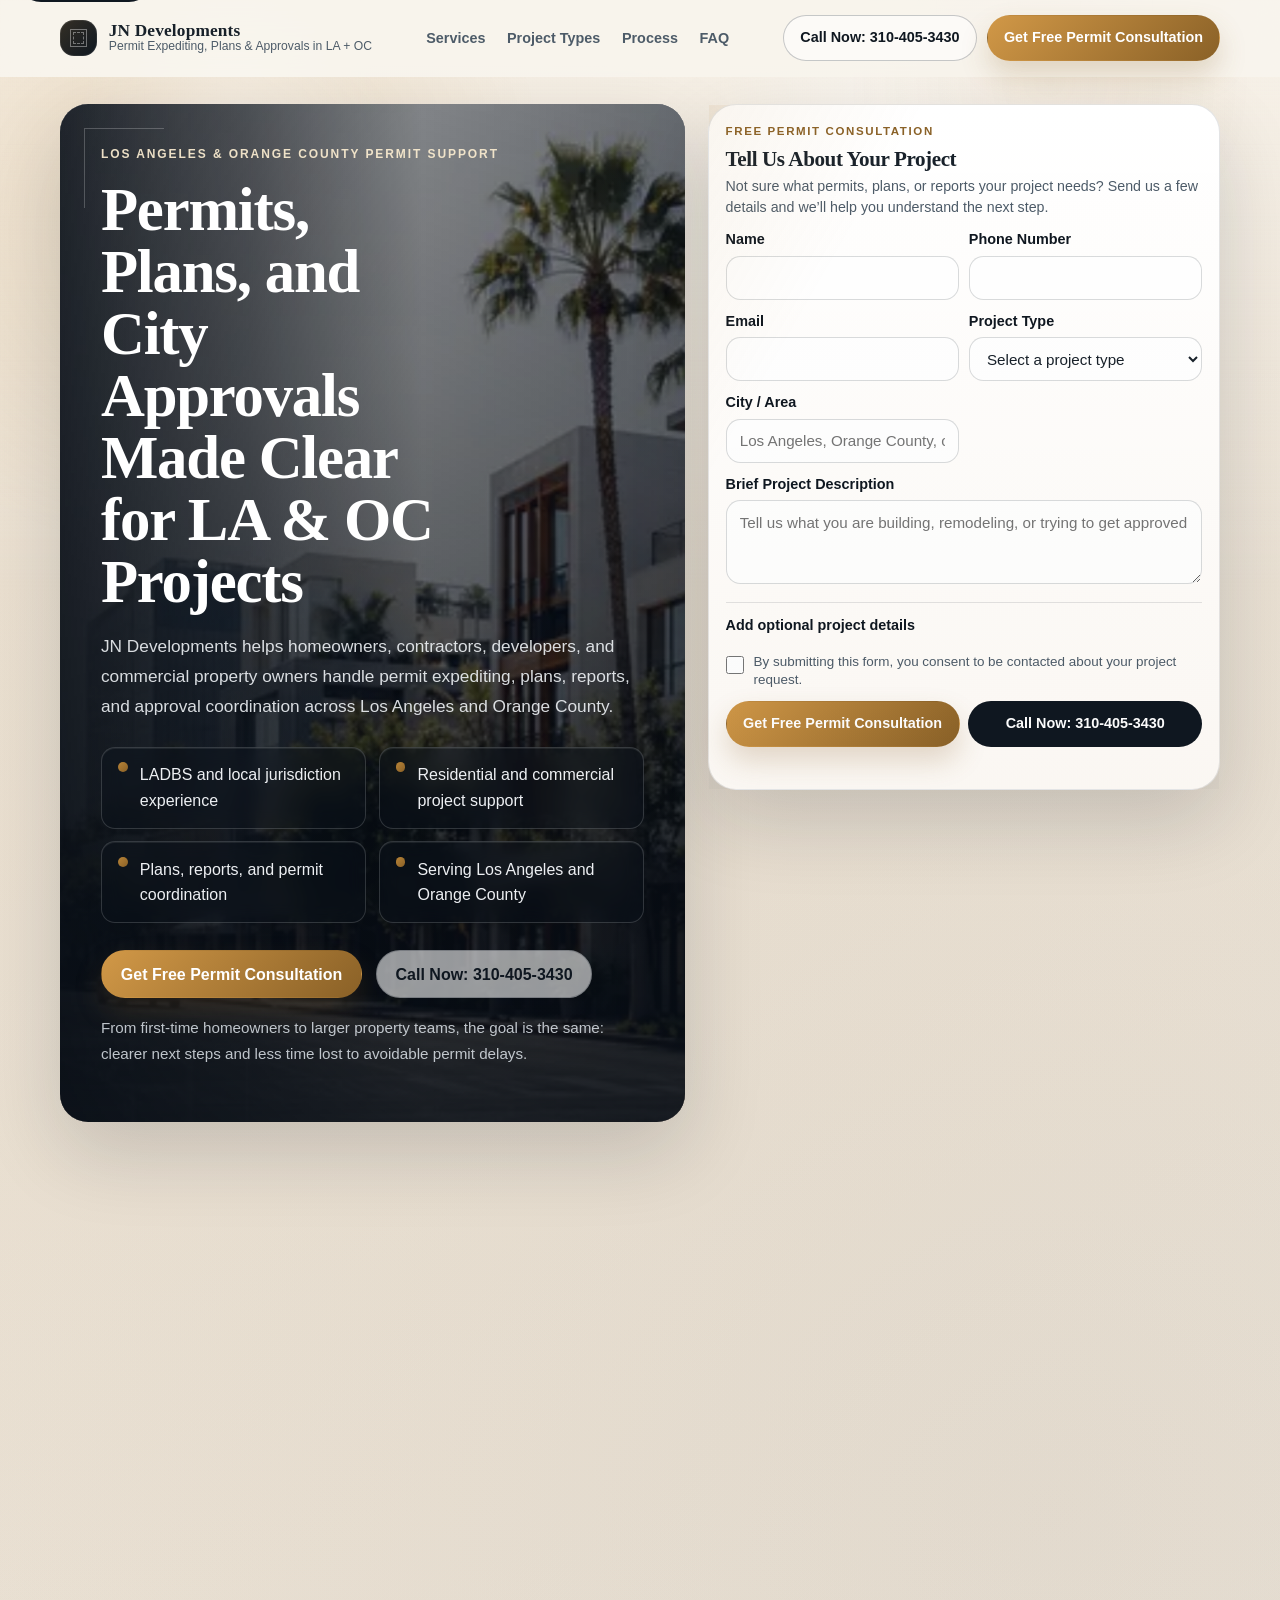
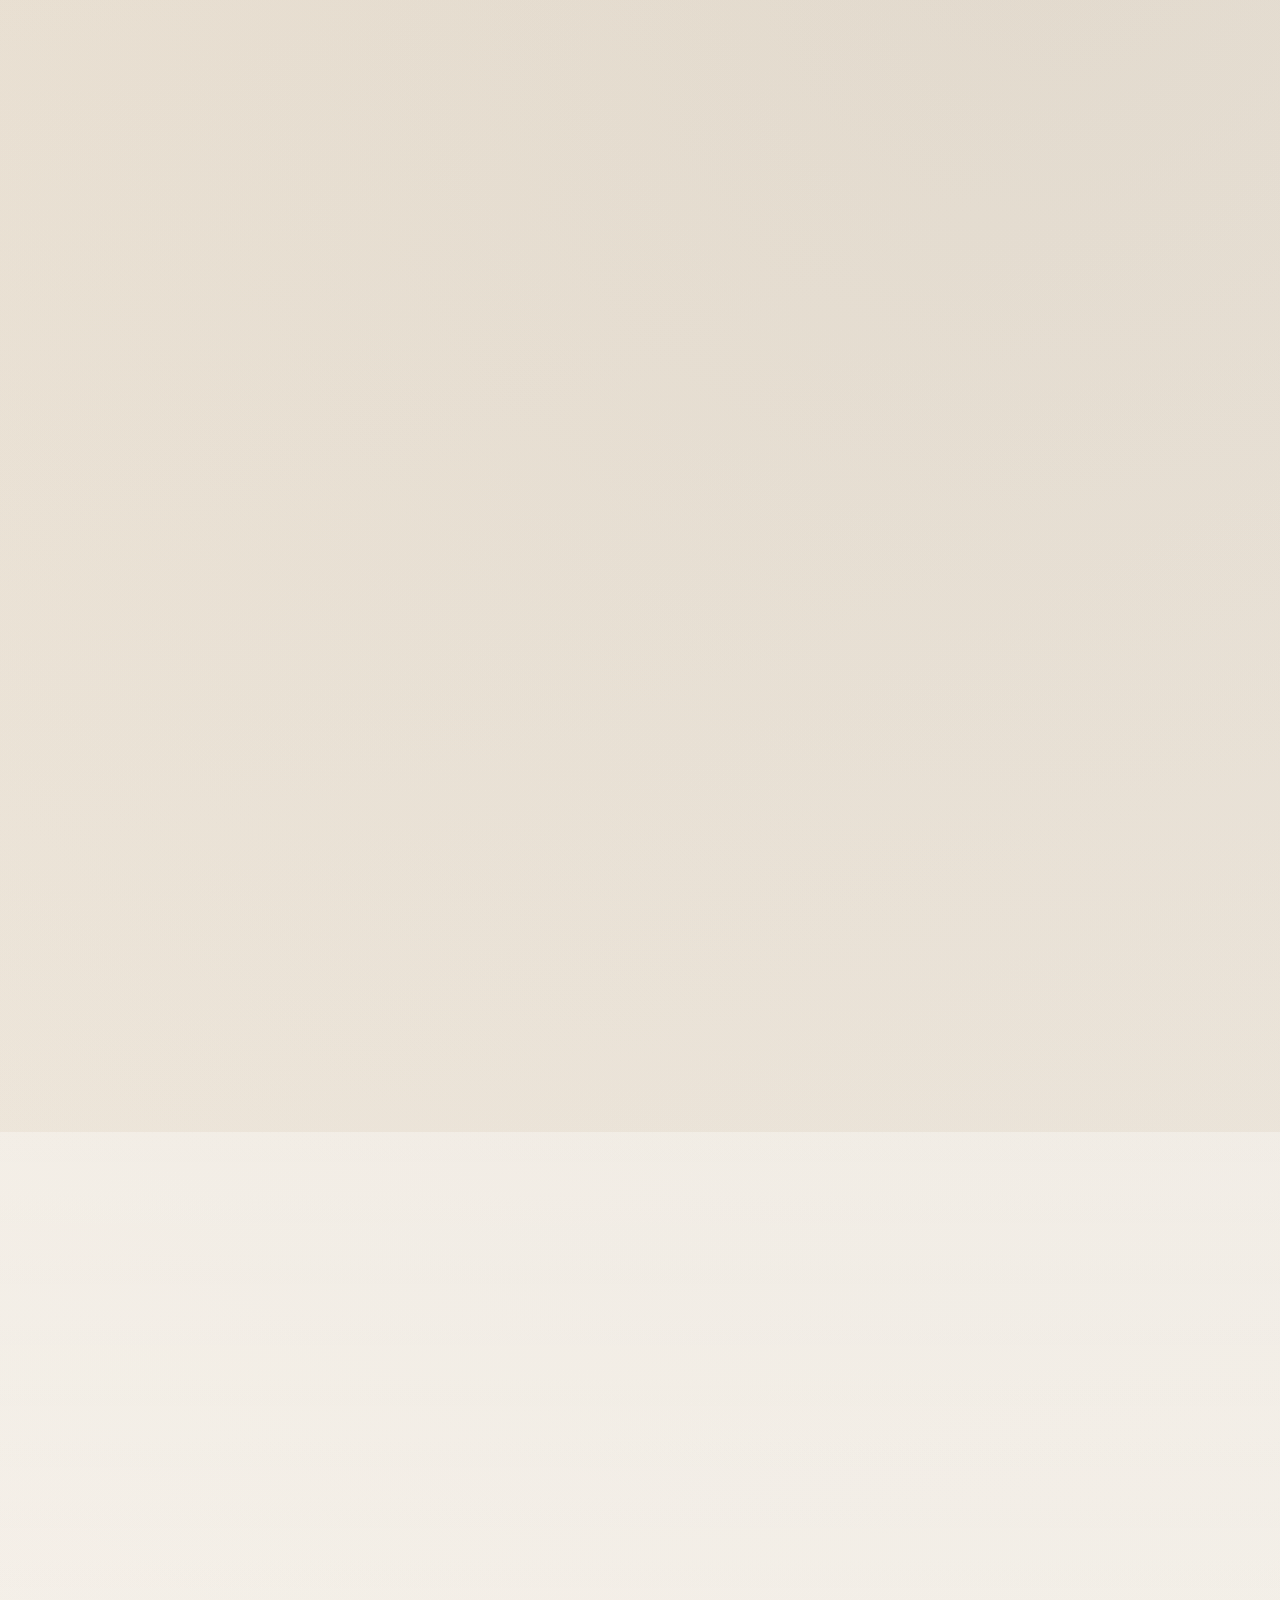
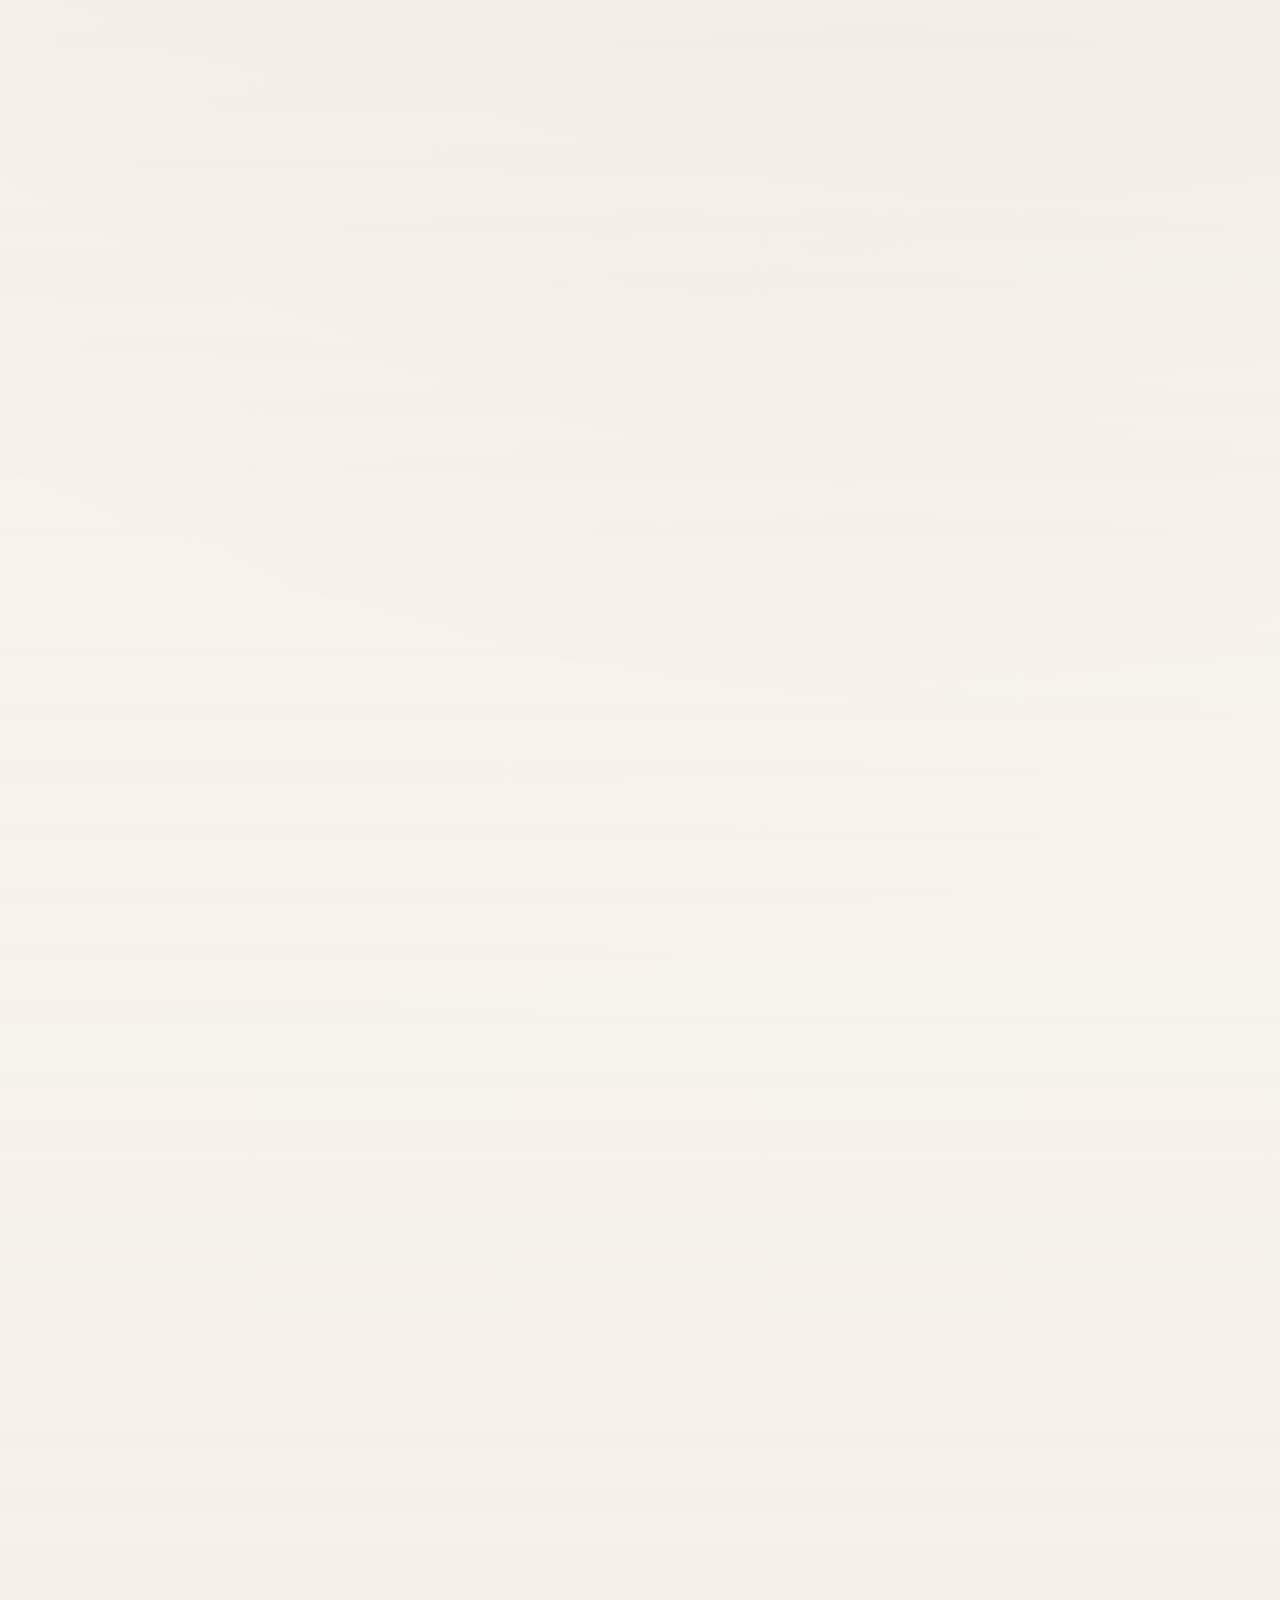
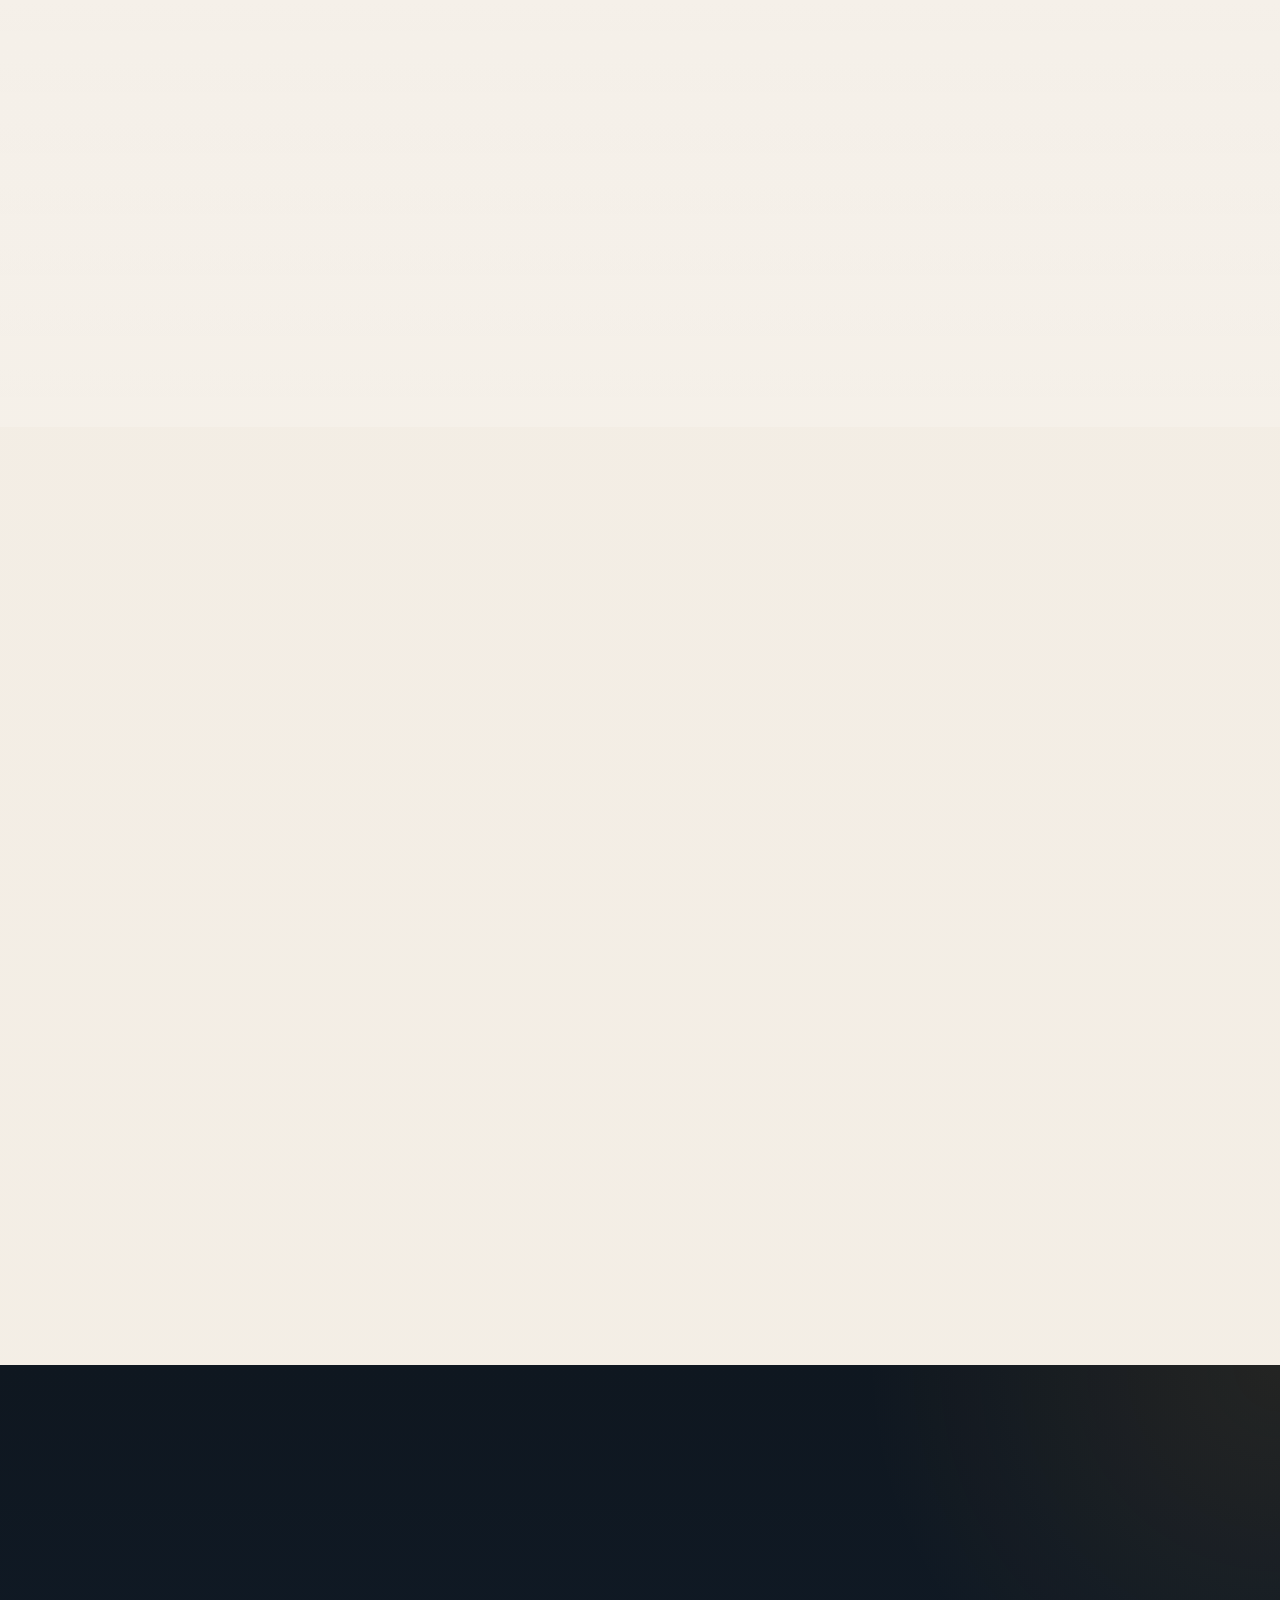
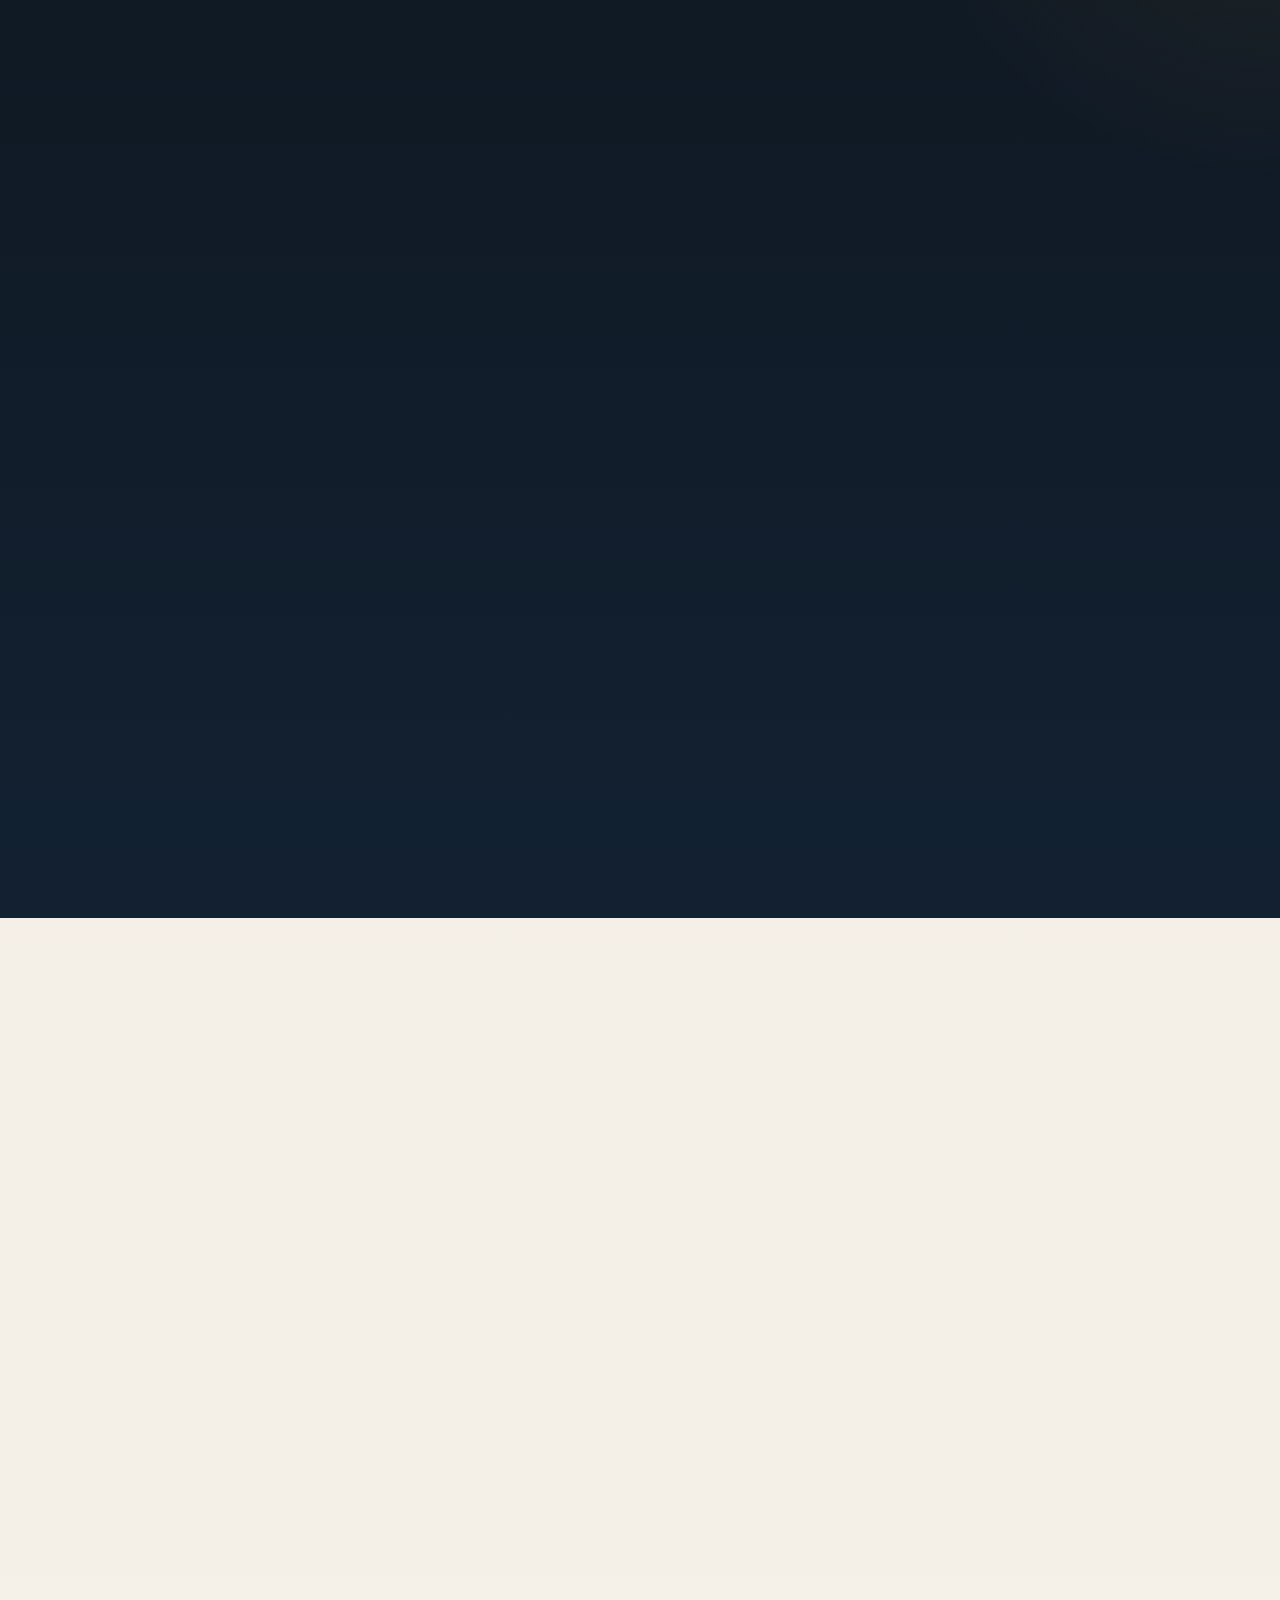
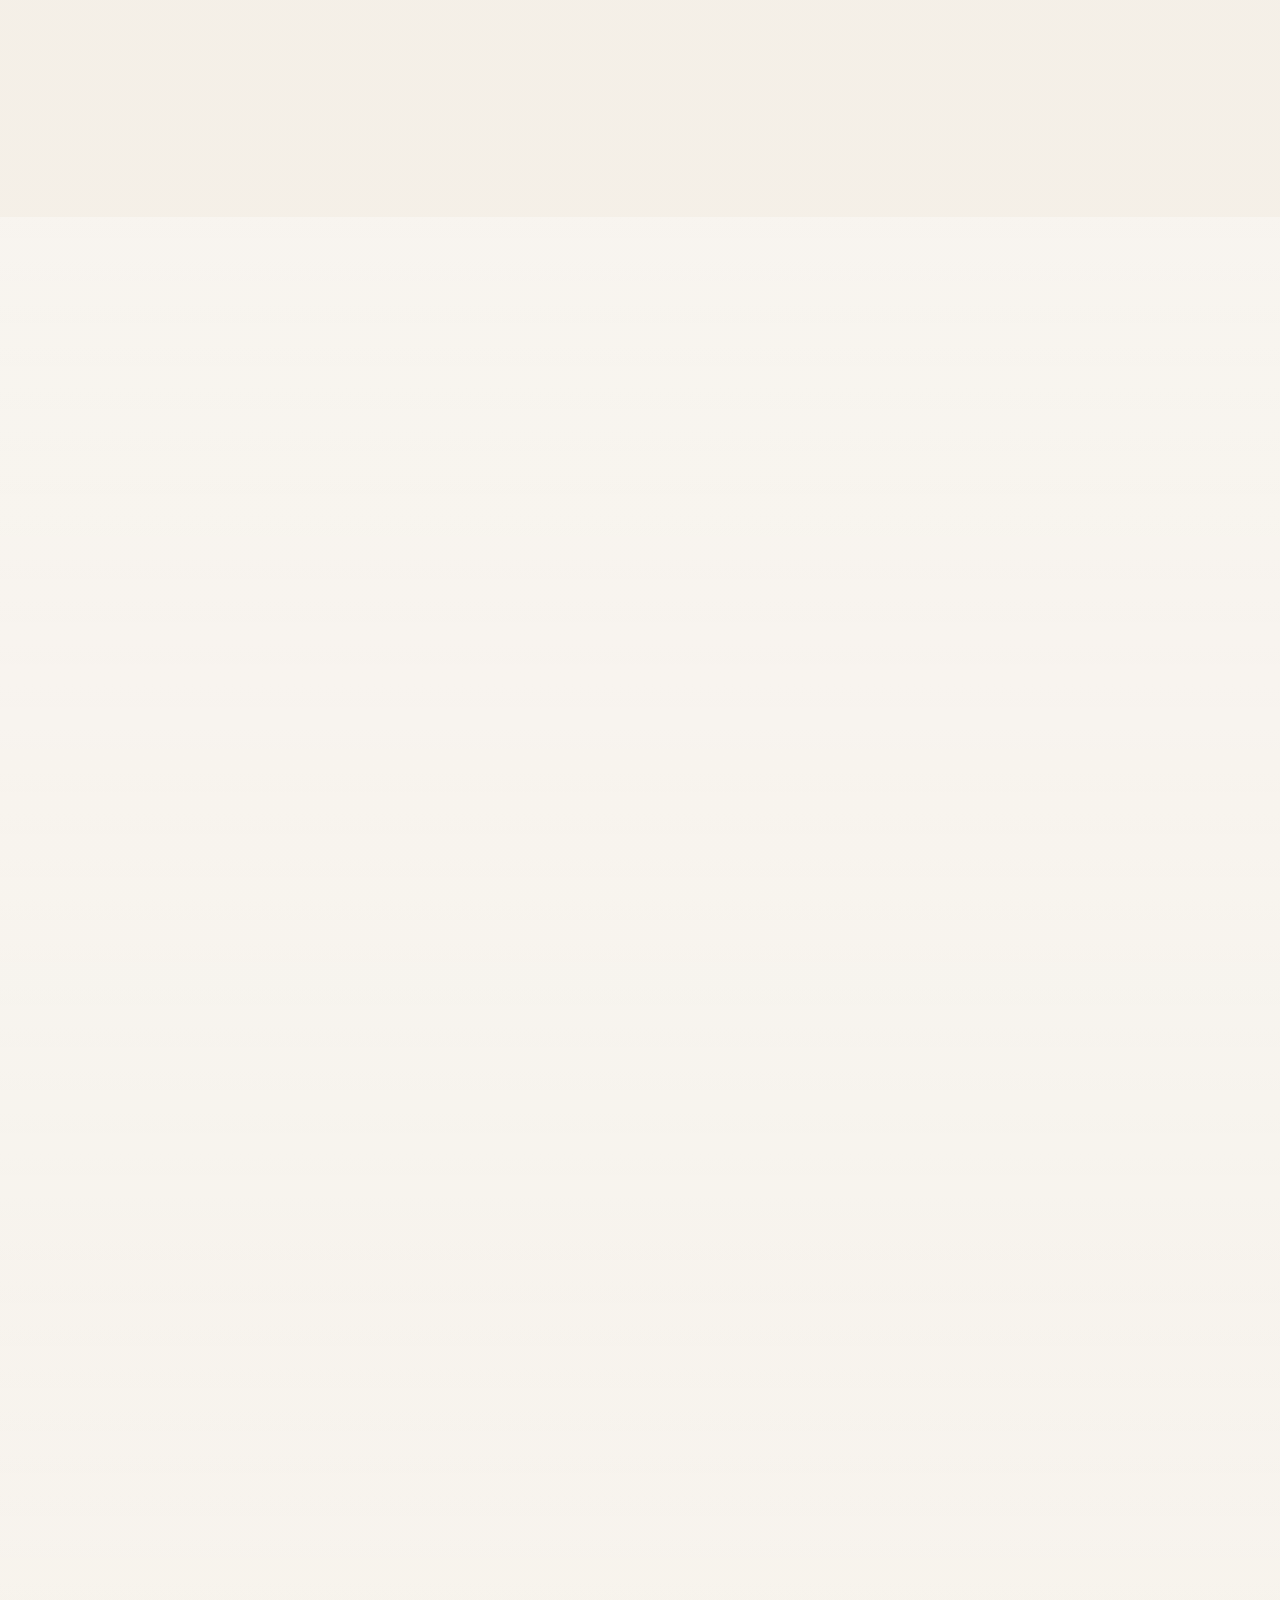
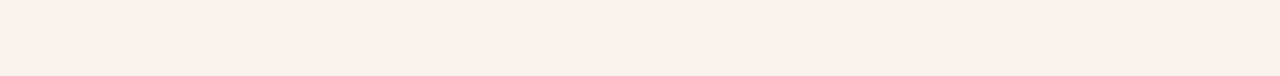
==== commit 8b62199c: "Prepare custom domain lead flow and thank-you conversion" ====
--- a/index.html
+++ b/index.html
@@ -3,14 +3,29 @@
   <head>
     <meta charset="UTF-8" />
     <meta name="viewport" content="width=device-width, initial-scale=1.0" />
-    <title>Permits, Plans &amp; City Approvals for LA &amp; OC Projects | JN Development</title>
+    <title>Permits, Plans &amp; City Approvals for LA &amp; OC Projects | JN Developments</title>
     <meta
       name="description"
       content="Get professional permit expediting, plans, reports, and project approval support for ADUs, remodels, commercial, and multi-family projects across LA &amp; OC. Request a free consultation."
     />
     <meta name="theme-color" content="#0f1720" />
+    <link rel="icon" href="./assets/favicon.svg" type="image/svg+xml" />
     <link rel="preload" href="./styles.css" as="style" />
     <link rel="stylesheet" href="./styles.css" />
+    <!-- Google Tag Manager -->
+    <script>
+      (function (w, d, s, l, i) {
+        w[l] = w[l] || [];
+        w[l].push({ "gtm.start": new Date().getTime(), event: "gtm.js" });
+        var f = d.getElementsByTagName(s)[0],
+          j = d.createElement(s),
+          dl = l !== "dataLayer" ? "&l=" + l : "";
+        j.async = true;
+        j.src = "https://www.googletagmanager.com/gtm.js?id=" + i + dl;
+        f.parentNode.insertBefore(j, f);
+      })(window, document, "script", "dataLayer", "GTM-5KS423G7");
+    </script>
+    <!-- End Google Tag Manager -->
     <link
       rel="preload"
       as="image"
@@ -25,7 +40,7 @@
         "@graph": [
           {
             "@type": "LocalBusiness",
-            "name": "JN Development",
+            "name": "JN Developments",
             "telephone": "310-405-3430",
             "areaServed": ["Los Angeles", "Orange County"],
             "description": "Permit expediting, plans, reports, and project approval support for residential, multi-family, and commercial projects."
@@ -35,7 +50,7 @@
             "serviceType": "Permit Expediting",
             "provider": {
               "@type": "LocalBusiness",
-              "name": "JN Development",
+              "name": "JN Developments",
               "telephone": "310-405-3430"
             },
             "areaServed": ["Los Angeles", "Orange County"]
@@ -48,7 +63,7 @@
                 "name": "What kind of projects do you help with?",
                 "acceptedAnswer": {
                   "@type": "Answer",
-                  "text": "JN Development supports ADUs, remodels, duplexes, apartment buildings, commercial buildings, and tract map-related projects."
+                  "text": "JN Developments supports ADUs, remodels, single-family dwellings, duplexes, residential buildings, apartment buildings, commercial buildings, and tract map-related projects."
                 }
               },
               {
@@ -64,7 +79,7 @@
                 "name": "Do you only handle permit expediting?",
                 "acceptedAnswer": {
                   "@type": "Answer",
-                  "text": "No. JN Development can also help coordinate plans, reports, and project or construction support."
+                  "text": "No. JN Developments can also help coordinate plans, reports, and project or construction support."
                 }
               },
               {
@@ -80,7 +95,7 @@
                 "name": "Do you work on residential and commercial projects?",
                 "acceptedAnswer": {
                   "@type": "Answer",
-                  "text": "Yes. JN Development supports homeowners, contractors, developers, and commercial property owners."
+                  "text": "Yes. JN Developments supports homeowners, contractors, developers, and commercial property owners."
                 }
               },
               {
@@ -98,14 +113,17 @@
     </script>
   </head>
   <body>
+    <!-- Google Tag Manager (noscript) -->
+    <noscript><iframe src="https://www.googletagmanager.com/ns.html?id=GTM-5KS423G7" height="0" width="0" style="display: none; visibility: hidden"></iframe></noscript>
+    <!-- End Google Tag Manager (noscript) -->
     <a class="skip-link" href="#main-content">Skip to content</a>
 
     <header class="site-header" id="top">
       <div class="shell header-inner">
-        <a class="brand" href="#top" aria-label="JN Development home">
+        <a class="brand" href="#top" aria-label="JN Developments home">
           <span class="brand-mark" aria-hidden="true"></span>
           <span class="brand-copy">
-            <span class="brand-name">JN Development</span>
+            <span class="brand-name">JN Developments</span>
             <span class="brand-tag">Permit Expediting, Plans &amp; Approvals in LA + OC</span>
           </span>
         </a>
@@ -150,7 +168,7 @@
             <p class="eyebrow">Los Angeles &amp; Orange County Permit Support</p>
             <h1>Permits, Plans, and City Approvals Made Clear for LA &amp; OC Projects</h1>
             <p class="hero-intro">
-              JN Development helps homeowners, contractors, developers, and commercial property owners handle permit
+              JN Developments helps homeowners, contractors, developers, and commercial property owners handle permit
               expediting, plans, reports, and approval coordination across Los Angeles and Orange County.
             </p>
 
@@ -178,7 +196,19 @@
                 you understand the next step.
               </p>
 
-              <form class="lead-form" id="lead-form" novalidate>
+              <form class="lead-form" id="lead-form" action="https://formsubmit.co/Jn67development@gmail.com" method="POST">
+                <div class="visually-hidden" aria-hidden="true">
+                  <label for="company-website">Company website</label>
+                  <input id="company-website" name="_honey" type="text" tabindex="-1" autocomplete="off" />
+                </div>
+                <input type="hidden" name="_subject" value="New JN Developments permit consultation request" />
+                <input type="hidden" name="_template" value="table" />
+                <input type="hidden" name="_next" value="https://laocdevelopments.com/thankyou.html" />
+                <input
+                  type="hidden"
+                  name="_autoresponse"
+                  value="Thank you for contacting JN Developments. We have successfully received your permit consultation request. A member of our team will review your information and contact you shortly. If you need immediate assistance, please call 310-405-3430."
+                />
                 <div class="field-grid">
                   <label>
                     <span>Name</span>
@@ -201,7 +231,9 @@
                       <option value="">Select a project type</option>
                       <option>ADU</option>
                       <option>Remodel</option>
+                      <option>Single Family Dwelling</option>
                       <option>Duplex</option>
+                      <option>Residential Building</option>
                       <option>Apartment Buildings</option>
                       <option>Commercial Buildings</option>
                       <option>Tract Map</option>
@@ -308,7 +340,7 @@
             <h2>When Permits Feel Unclear, Delayed, or Stuck, We Help You Move Forward</h2>
             <p>
               Many projects slow down because owners and teams are left guessing what the city needs, which department
-              to contact, or how to respond to corrections. JN Development helps simplify that process.
+              to contact, or how to respond to corrections. JN Developments helps simplify that process.
             </p>
           </div>
 
@@ -344,7 +376,7 @@
             <h2>Permit, Plan, and Approval Support Under One Roof</h2>
             <p>
               Whether you are starting an ADU, remodeling a home, managing a commercial property, or moving a larger
-              development forward, JN Development supports the approval process from multiple angles.
+              development forward, JN Developments supports the approval process from multiple angles.
             </p>
           </div>
 
@@ -395,7 +427,7 @@
         <div class="shell section-stack">
           <div class="section-heading reveal">
             <p class="eyebrow">Project Types</p>
-            <h2>Built to Support ADUs, Remodels, Multi-Family, and Commercial Projects</h2>
+            <h2>Built to Support ADUs, Single-Family, Multi-Family, and Commercial Projects</h2>
             <p>
               The message stays balanced for homeowners, contractors, developers, and commercial property owners, while
               giving slightly more urgency to ADU and remodel visitors who often need immediate clarity.
@@ -412,8 +444,16 @@
               <p>Move renovation approvals forward with clearer coordination and fewer unknowns.</p>
             </article>
             <article class="project-card reveal">
+              <h3>Single Family Dwelling</h3>
+              <p>Support for permits, plans, and approval coordination for single-family home projects.</p>
+            </article>
+            <article class="project-card reveal">
               <h3>Duplex</h3>
               <p>Support for residential permit and documentation requirements.</p>
+            </article>
+            <article class="project-card reveal">
+              <h3>Residential Building</h3>
+              <p>Help coordinating permits, plans, and documentation for residential building projects.</p>
             </article>
             <article class="project-card reveal">
               <h3>Apartment Buildings</h3>
@@ -478,12 +518,9 @@
       <section class="section section-light" id="why-jn">
         <div class="shell section-stack">
           <div class="section-heading reveal">
-            <p class="eyebrow">Why JN Development</p>
-            <h2>Why Clients Turn to JN Development for Permit and Approval Help</h2>
-            <p>
-              The value is not just moving paperwork. It is helping you avoid confusion, coordinate requirements, and
-              keep a wider project moving with more clarity.
-            </p>
+            <p class="eyebrow">Why JN Developments?</p>
+            <h2>Why JN Developments?</h2>
+            <p>JN Developments has been working directly with the city for over 10 years.</p>
           </div>
 
           <div class="why-layout">
@@ -524,7 +561,7 @@
               </article>
               <article class="info-card reveal">
                 <h3>More than expediting</h3>
-                <p>Projects often need plans, reports, and coordination, not just a permit runner.</p>
+                <p>Projects often need coordinated plans, reports, and clear communication.</p>
               </article>
               <article class="info-card reveal">
                 <h3>Balanced for different project types</h3>
@@ -549,7 +586,7 @@
             <p class="eyebrow">Service Area</p>
             <h2>Serving Los Angeles and Orange County Projects</h2>
             <p>
-              JN Development supports permit-related projects across Los Angeles and Orange County, with relevant
+              JN Developments supports permit-related projects across Los Angeles and Orange County, with relevant
               experience around LADBS, LA Planning, LA Housing, and local jurisdiction workflows.
             </p>
             <p>
@@ -585,7 +622,7 @@
           <div class="faq-list">
             <details class="faq-item reveal">
               <summary>What kind of projects do you help with?</summary>
-              <p>JN Development supports ADUs, remodels, duplexes, apartment buildings, commercial buildings, and tract map-related projects.</p>
+              <p>JN Developments supports ADUs, remodels, single-family dwellings, duplexes, residential buildings, apartment buildings, commercial buildings, and tract map-related projects.</p>
             </details>
             <details class="faq-item reveal">
               <summary>Can you help if I am not sure what permits I need?</summary>
@@ -634,7 +671,7 @@
     <footer class="site-footer">
       <div class="shell footer-grid">
         <div class="footer-brand">
-          <p class="footer-title">JN Development</p>
+          <p class="footer-title">JN Developments</p>
           <p class="footer-copy">Permit expediting, plans, reports, and approval coordination for Los Angeles and Orange County projects.</p>
         </div>
 
@@ -656,7 +693,7 @@
 
       <div class="shell footer-meta">
         <p>Information submitted through this form is used to respond to your project request.</p>
-        <p>&copy; 2026 JN Development. All rights reserved.</p>
+        <p>&copy; 2026 JN Developments. All rights reserved.</p>
       </div>
     </footer>
 
--- a/styles.css
+++ b/styles.css
@@ -115,6 +115,91 @@
   top: 1rem;
 }
 
+.thank-you-page {
+  min-height: 100vh;
+  display: grid;
+  grid-template-rows: auto 1fr;
+}
+
+.thank-you-main {
+  display: grid;
+  place-items: center;
+  padding: clamp(3.5rem, 8vw, 7rem) 0;
+}
+
+.thank-you-card {
+  position: relative;
+  width: min(720px, 100%);
+  padding: clamp(2rem, 6vw, 4.75rem);
+  overflow: hidden;
+  text-align: center;
+  background: rgba(255, 253, 249, 0.9);
+  border: 1px solid rgba(24, 33, 42, 0.1);
+  border-radius: var(--radius-lg);
+  box-shadow: var(--shadow-lg);
+}
+
+.thank-you-card::before {
+  content: "";
+  position: absolute;
+  width: 19rem;
+  height: 19rem;
+  top: -13rem;
+  right: -8rem;
+  border-radius: 50%;
+  background: radial-gradient(circle, rgba(185, 132, 55, 0.24), transparent 68%);
+  pointer-events: none;
+}
+
+.thank-you-mark {
+  width: 4.35rem;
+  height: 4.35rem;
+  margin: 0 auto 1.65rem;
+  display: grid;
+  place-items: center;
+  border-radius: 50%;
+  color: #fff;
+  background: var(--success);
+  box-shadow: 0 12px 25px rgba(29, 106, 78, 0.25);
+}
+
+.thank-you-mark::before {
+  content: "✓";
+  font-size: 2.25rem;
+  font-weight: 700;
+  line-height: 1;
+}
+
+.thank-you-card h1 {
+  max-width: 12ch;
+  margin: 0 auto 1rem;
+  font-family: var(--font-display);
+  font-size: clamp(2.35rem, 5vw, 4.15rem);
+  line-height: 1.04;
+  letter-spacing: -0.035em;
+}
+
+.thank-you-copy {
+  max-width: 56ch;
+  margin: 0 auto;
+  color: var(--ink-soft);
+  font-size: 1.06rem;
+}
+
+.thank-you-actions {
+  display: flex;
+  flex-wrap: wrap;
+  justify-content: center;
+  gap: 0.75rem;
+  margin-top: 2rem;
+}
+
+.thank-you-note {
+  margin: 1.6rem 0 0;
+  color: var(--ink-soft);
+  font-size: 0.9rem;
+}
+
 .shell {
   width: var(--shell);
   margin: 0 auto;
@@ -684,6 +769,18 @@
   font-weight: 600;
 }
 
+.visually-hidden {
+  position: absolute;
+  width: 1px;
+  height: 1px;
+  padding: 0;
+  margin: -1px;
+  overflow: hidden;
+  clip: rect(0, 0, 0, 0);
+  white-space: nowrap;
+  border: 0;
+}
+
 .trust-strip {
   padding: 0 0 1rem;
   position: relative;
--- a/styles.css
+++ b/styles.css
@@ -115,6 +115,91 @@
   top: 1rem;
 }
 
+.thank-you-page {
+  min-height: 100vh;
+  display: grid;
+  grid-template-rows: auto 1fr;
+}
+
+.thank-you-main {
+  display: grid;
+  place-items: center;
+  padding: clamp(3.5rem, 8vw, 7rem) 0;
+}
+
+.thank-you-card {
+  position: relative;
+  width: min(720px, 100%);
+  padding: clamp(2rem, 6vw, 4.75rem);
+  overflow: hidden;
+  text-align: center;
+  background: rgba(255, 253, 249, 0.9);
+  border: 1px solid rgba(24, 33, 42, 0.1);
+  border-radius: var(--radius-lg);
+  box-shadow: var(--shadow-lg);
+}
+
+.thank-you-card::before {
+  content: "";
+  position: absolute;
+  width: 19rem;
+  height: 19rem;
+  top: -13rem;
+  right: -8rem;
+  border-radius: 50%;
+  background: radial-gradient(circle, rgba(185, 132, 55, 0.24), transparent 68%);
+  pointer-events: none;
+}
+
+.thank-you-mark {
+  width: 4.35rem;
+  height: 4.35rem;
+  margin: 0 auto 1.65rem;
+  display: grid;
+  place-items: center;
+  border-radius: 50%;
+  color: #fff;
+  background: var(--success);
+  box-shadow: 0 12px 25px rgba(29, 106, 78, 0.25);
+}
+
+.thank-you-mark::before {
+  content: "✓";
+  font-size: 2.25rem;
+  font-weight: 700;
+  line-height: 1;
+}
+
+.thank-you-card h1 {
+  max-width: 12ch;
+  margin: 0 auto 1rem;
+  font-family: var(--font-display);
+  font-size: clamp(2.35rem, 5vw, 4.15rem);
+  line-height: 1.04;
+  letter-spacing: -0.035em;
+}
+
+.thank-you-copy {
+  max-width: 56ch;
+  margin: 0 auto;
+  color: var(--ink-soft);
+  font-size: 1.06rem;
+}
+
+.thank-you-actions {
+  display: flex;
+  flex-wrap: wrap;
+  justify-content: center;
+  gap: 0.75rem;
+  margin-top: 2rem;
+}
+
+.thank-you-note {
+  margin: 1.6rem 0 0;
+  color: var(--ink-soft);
+  font-size: 0.9rem;
+}
+
 .shell {
   width: var(--shell);
   margin: 0 auto;
@@ -684,6 +769,18 @@
   font-weight: 600;
 }
 
+.visually-hidden {
+  position: absolute;
+  width: 1px;
+  height: 1px;
+  padding: 0;
+  margin: -1px;
+  overflow: hidden;
+  clip: rect(0, 0, 0, 0);
+  white-space: nowrap;
+  border: 0;
+}
+
 .trust-strip {
   padding: 0 0 1rem;
   position: relative;
